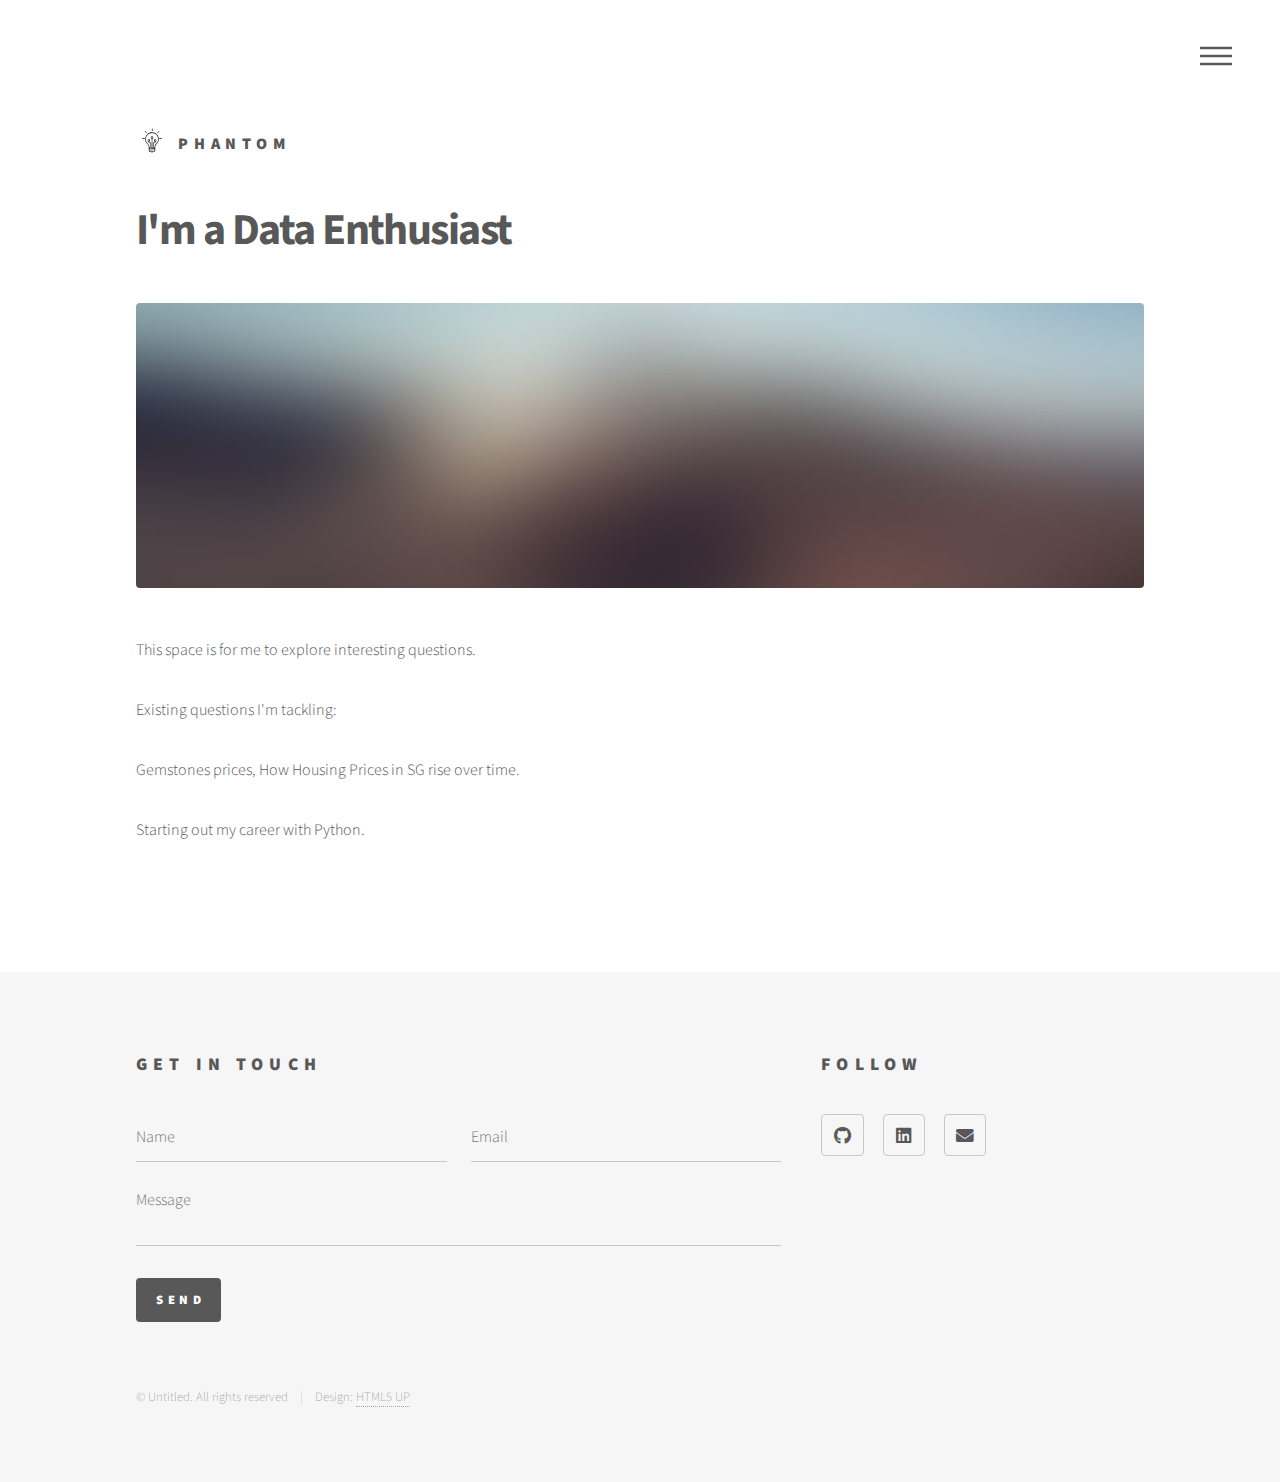
==== about_me.html @ fe8be5b2 "Closing up first iteration" ====
<!DOCTYPE HTML>

<html>
	<head>
		<title>About Me</title>
		<meta charset="utf-8" />
		<meta name="viewport" content="width=device-width, initial-scale=1, user-scalable=no" />
		<link rel="stylesheet" href="assets/css/main.css" />
		<noscript><link rel="stylesheet" href="assets/css/noscript.css" /></noscript>
	</head>
	<body class="is-preload">
		<!-- Wrapper -->
			<div id="wrapper">

				<!-- Header -->
					<header id="header">
						<div class="inner">

							<!-- Logo -->
								<a href="index.html" class="logo">
									<span class="symbol"><img src="images/logo.svg" alt="" /></span><span class="title">Phantom</span>
								</a>

							<!-- Nav -->
								<nav>
									<ul>
										<li><a href="#menu">Menu</a></li>
									</ul>
								</nav>

						</div>
					</header>

				<!-- Menu -->
					<nav id="menu">
						<h2>Menu</h2>
						<ul>
							<li><a href="index.html">Home</a></li>
							<li><a href="about_me.html">About Me</a></li>
						</ul>
					</nav>

				<!-- Main -->
					<div id="main">
						<div class="inner">
							<h1>I'm a Data Enthusiast</h1>
							<span class="image main"><img src="images/pic13.jpg" alt="" /></span>
							<p>This space is for me to explore interesting questions. </p>
							<p>Existing questions I'm tackling: </p> 
							<p> Gemstones prices, How Housing Prices in SG rise over time.</p>
							<p>Starting out my career with Python.</p>
						</div>
					</div>

				<!-- Footer -->
					<footer id="footer">
						<div class="inner">
							<section>
								<h2>Get in touch</h2>
								<form method="post" action="#">
									<div class="fields">
										<div class="field half">
											<input type="text" name="name" id="name" placeholder="Name" />
										</div>
										<div class="field half">
											<input type="email" name="email" id="email" placeholder="Email" />
										</div>
										<div class="field">
											<textarea name="message" id="message" placeholder="Message"></textarea>
										</div>
									</div>
									<ul class="actions">
										<li><input type="submit" value="Send" class="primary" /></li>
									</ul>
								</form>
							</section>
							<section>
								<h2>Follow</h2>
								<ul class="icons">
										<li><a href="https://github.com/jiamin-leong" class="icon brands style2 fa-github"><span class="label">GitHub</span></a></li>
										<li><a href="https://www.linkedin.com/in/jia-min-leong-316aa6111/" class="icon brands style2 fa-linkedin"><span class="label">LinkedIn</span></a></li>
										<li><a href="#" class="icon solid style2 fa-envelope"><span class="label">Email</span></a></li>
									</ul>
							</section>
							<ul class="copyright">
								<li>&copy; Untitled. All rights reserved</li><li>Design: <a href="http://html5up.net">HTML5 UP</a></li>
							</ul>
						</div>
					</footer>

			</div>

		<!-- Scripts -->
			<script src="assets/js/jquery.min.js"></script>
			<script src="assets/js/browser.min.js"></script>
			<script src="assets/js/breakpoints.min.js"></script>
			<script src="assets/js/util.js"></script>
			<script src="assets/js/main.js"></script>

	</body>
</html>
---- assets/css/main.css ----
@import url(fontawesome-all.min.css);
@import url("https://fonts.googleapis.com/css?family=Source+Sans+Pro:300,700,900");

/*
	Phantom by HTML5 UP
	html5up.net | @ajlkn
	Free for personal and commercial use under the CCA 3.0 license (html5up.net/license)
*/

html, body, div, span, applet, object,
iframe, h1, h2, h3, h4, h5, h6, p, blockquote,
pre, a, abbr, acronym, address, big, cite,
code, del, dfn, em, img, ins, kbd, q, s, samp,
small, strike, strong, sub, sup, tt, var, b,
u, i, center, dl, dt, dd, ol, ul, li, fieldset,
form, label, legend, table, caption, tbody,
tfoot, thead, tr, th, td, article, aside,
canvas, details, embed, figure, figcaption,
footer, header, hgroup, menu, nav, output, ruby,
section, summary, time, mark, audio, video {
	margin: 0;
	padding: 0;
	border: 0;
	font-size: 100%;
	font: inherit;
	vertical-align: baseline;}

article, aside, details, figcaption, figure,
footer, header, hgroup, menu, nav, section {
	display: block;}

body {
	line-height: 1;
}

ol, ul {
	list-style: none;
}

blockquote, q {
	quotes: none;
}

	blockquote:before, blockquote:after, q:before, q:after {
		content: '';
		content: none;
	}

table {
	border-collapse: collapse;
	border-spacing: 0;
}

body {
	-webkit-text-size-adjust: none;
}

mark {
	background-color: transparent;
	color: inherit;
}

input::-moz-focus-inner {
	border: 0;
	padding: 0;
}

input, select, textarea {
	-moz-appearance: none;
	-webkit-appearance: none;
	-ms-appearance: none;
	appearance: none;
}

/* Basic */

	@-ms-viewport {
		width: device-width;
	}

	body {
		-ms-overflow-style: scrollbar;
	}

	@media screen and (max-width: 480px) {

		html, body {
			min-width: 320px;
		}

	}

	html {
		box-sizing: border-box;
	}

	*, *:before, *:after {
		box-sizing: inherit;
	}

	body {
		background: #ffffff;
	}

		body.is-preload *, body.is-preload *:before, body.is-preload *:after {
			-moz-animation: none !important;
			-webkit-animation: none !important;
			-ms-animation: none !important;
			animation: none !important;
			-moz-transition: none !important;
			-webkit-transition: none !important;
			-ms-transition: none !important;
			transition: none !important;
		}

/* Type */

	body, input, select, textarea {
		color: #585858;
		font-family: "Source Sans Pro", Helvetica, sans-serif;
		font-size: 16pt;
		font-weight: 300;
		line-height: 1.75;
	}

		@media screen and (max-width: 1680px) {

			body, input, select, textarea {
				font-size: 14pt;
			}

		}

		@media screen and (max-width: 1280px) {

			body, input, select, textarea {
				font-size: 12pt;
			}

		}

	a {
		-moz-transition: border-bottom-color 0.2s ease, color 0.2s ease;
		-webkit-transition: border-bottom-color 0.2s ease, color 0.2s ease;
		-ms-transition: border-bottom-color 0.2s ease, color 0.2s ease;
		transition: border-bottom-color 0.2s ease, color 0.2s ease;
		text-decoration: none;
		color: #585858;
		border-bottom: dotted 1px rgba(88, 88, 88, 0.5);
	}

		a:hover {
			border-bottom-color: transparent;
			color: #f2849e !important;
		}

	strong, b {
		font-weight: 900;
	}

	em, i {
		font-style: italic;
	}

	p {
		margin: 0 0 2em 0;
	}

	h1 {
		font-size: 2.75em;
		font-weight: 700;
		line-height: 1.3;
		margin: 0 0 1em 0;
		letter-spacing: -0.035em;
	}

		h1 a {
			color: inherit;
		}

		@media screen and (max-width: 736px) {

			h1 {
				font-size: 2em;
				margin: 0 0 1em 0;
			}

		}

		@media screen and (max-width: 360px) {

			h1 {
				font-size: 1.75em;
			}

		}

	h2, h3, h4, h5, h6 {
		font-weight: 900;
		line-height: 1.5;
		margin: 0 0 2em 0;
		text-transform: uppercase;
		letter-spacing: 0.35em;
	}

		h2 a, h3 a, h4 a, h5 a, h6 a {
			color: inherit;
		}

	h2 {
		font-size: 1.1em;
	}

	h3 {
		font-size: 1em;
	}

	h4 {
		font-size: 0.8em;
	}

	h5 {
		font-size: 0.8em;
	}

	h6 {
		font-size: 0.8em;
	}

	@media screen and (max-width: 980px) {

		h1 br, h2 br, h3 br, h4 br, h5 br, h6 br {
			display: none;
		}

	}

	@media screen and (max-width: 736px) {

		h2 {
			font-size: 1em;
		}

		h3 {
			font-size: 0.8em;
		}

	}

	sub {
		font-size: 0.8em;
		position: relative;
		top: 0.5em;
	}

	sup {
		font-size: 0.8em;
		position: relative;
		top: -0.5em;
	}

	blockquote {
		border-left: solid 4px #c9c9c9;
		font-style: italic;
		margin: 0 0 2em 0;
		padding: 0.5em 0 0.5em 2em;
	}

	code {
		background: rgba(144, 144, 144, 0.075);
		border-radius: 4px;
		border: solid 1px #c9c9c9;
		font-family: "Courier New", monospace;
		font-size: 0.9em;
		margin: 0 0.25em;
		padding: 0.25em 0.65em;
	}

	pre {
		-webkit-overflow-scrolling: touch;
		font-family: "Courier New", monospace;
		font-size: 0.9em;
		margin: 0 0 2em 0;
	}

		pre code {
			display: block;
			line-height: 1.75;
			padding: 1em 1.5em;
			overflow-x: auto;
		}

	hr {
		border: 0;
		border-bottom: solid 1px #c9c9c9;
		margin: 2em 0;
	}

		hr.major {
			margin: 3em 0;
		}

	.align-left {
		text-align: left;
	}

	.align-center {
		text-align: center;
	}

	.align-right {
		text-align: right;
	}

/* Row */

	.row {
		display: flex;
		flex-wrap: wrap;
		box-sizing: border-box;
		align-items: stretch;
	}

		.row > * {
			box-sizing: border-box;
		}

		.row.gtr-uniform > * > :last-child {
			margin-bottom: 0;
		}

		.row.aln-left {
			justify-content: flex-start;
		}

		.row.aln-center {
			justify-content: center;
		}

		.row.aln-right {
			justify-content: flex-end;
		}

		.row.aln-top {
			align-items: flex-start;
		}

		.row.aln-middle {
			align-items: center;
		}

		.row.aln-bottom {
			align-items: flex-end;
		}

		.row > .imp {
			order: -1;
		}

		.row > .col-1 {
			width: 8.33333%;
		}

		.row > .off-1 {
			margin-left: 8.33333%;
		}

		.row > .col-2 {
			width: 16.66667%;
		}

		.row > .off-2 {
			margin-left: 16.66667%;
		}

		.row > .col-3 {
			width: 25%;
		}

		.row > .off-3 {
			margin-left: 25%;
		}

		.row > .col-4 {
			width: 33.33333%;
		}

		.row > .off-4 {
			margin-left: 33.33333%;
		}

		.row > .col-5 {
			width: 41.66667%;
		}

		.row > .off-5 {
			margin-left: 41.66667%;
		}

		.row > .col-6 {
			width: 50%;
		}

		.row > .off-6 {
			margin-left: 50%;
		}

		.row > .col-7 {
			width: 58.33333%;
		}

		.row > .off-7 {
			margin-left: 58.33333%;
		}

		.row > .col-8 {
			width: 66.66667%;
		}

		.row > .off-8 {
			margin-left: 66.66667%;
		}

		.row > .col-9 {
			width: 75%;
		}

		.row > .off-9 {
			margin-left: 75%;
		}

		.row > .col-10 {
			width: 83.33333%;
		}

		.row > .off-10 {
			margin-left: 83.33333%;
		}

		.row > .col-11 {
			width: 91.66667%;
		}

		.row > .off-11 {
			margin-left: 91.66667%;
		}

		.row > .col-12 {
			width: 100%;
		}

		.row > .off-12 {
			margin-left: 100%;
		}

		.row.gtr-0 {
			margin-top: 0;
			margin-left: 0em;
		}

			.row.gtr-0 > * {
				padding: 0 0 0 0em;
			}

			.row.gtr-0.gtr-uniform {
				margin-top: 0em;
			}

				.row.gtr-0.gtr-uniform > * {
					padding-top: 0em;
				}

		.row.gtr-25 {
			margin-top: 0;
			margin-left: -0.5em;
		}

			.row.gtr-25 > * {
				padding: 0 0 0 0.5em;
			}

			.row.gtr-25.gtr-uniform {
				margin-top: -0.5em;
			}

				.row.gtr-25.gtr-uniform > * {
					padding-top: 0.5em;
				}

		.row.gtr-50 {
			margin-top: 0;
			margin-left: -1em;
		}

			.row.gtr-50 > * {
				padding: 0 0 0 1em;
			}

			.row.gtr-50.gtr-uniform {
				margin-top: -1em;
			}

				.row.gtr-50.gtr-uniform > * {
					padding-top: 1em;
				}

		.row {
			margin-top: 0;
			margin-left: -2em;
		}

			.row > * {
				padding: 0 0 0 2em;
			}

			.row.gtr-uniform {
				margin-top: -2em;
			}

				.row.gtr-uniform > * {
					padding-top: 2em;
				}

		.row.gtr-150 {
			margin-top: 0;
			margin-left: -3em;
		}

			.row.gtr-150 > * {
				padding: 0 0 0 3em;
			}

			.row.gtr-150.gtr-uniform {
				margin-top: -3em;
			}

				.row.gtr-150.gtr-uniform > * {
					padding-top: 3em;
				}

		.row.gtr-200 {
			margin-top: 0;
			margin-left: -4em;
		}

			.row.gtr-200 > * {
				padding: 0 0 0 4em;
			}

			.row.gtr-200.gtr-uniform {
				margin-top: -4em;
			}

				.row.gtr-200.gtr-uniform > * {
					padding-top: 4em;
				}

		@media screen and (max-width: 1680px) {

			.row {
				display: flex;
				flex-wrap: wrap;
				box-sizing: border-box;
				align-items: stretch;
			}

				.row > * {
					box-sizing: border-box;
				}

				.row.gtr-uniform > * > :last-child {
					margin-bottom: 0;
				}

				.row.aln-left {
					justify-content: flex-start;
				}

				.row.aln-center {
					justify-content: center;
				}

				.row.aln-right {
					justify-content: flex-end;
				}

				.row.aln-top {
					align-items: flex-start;
				}

				.row.aln-middle {
					align-items: center;
				}

				.row.aln-bottom {
					align-items: flex-end;
				}

				.row > .imp-xlarge {
					order: -1;
				}

				.row > .col-1-xlarge {
					width: 8.33333%;
				}

				.row > .off-1-xlarge {
					margin-left: 8.33333%;
				}

				.row > .col-2-xlarge {
					width: 16.66667%;
				}

				.row > .off-2-xlarge {
					margin-left: 16.66667%;
				}

				.row > .col-3-xlarge {
					width: 25%;
				}

				.row > .off-3-xlarge {
					margin-left: 25%;
				}

				.row > .col-4-xlarge {
					width: 33.33333%;
				}

				.row > .off-4-xlarge {
					margin-left: 33.33333%;
				}

				.row > .col-5-xlarge {
					width: 41.66667%;
				}

				.row > .off-5-xlarge {
					margin-left: 41.66667%;
				}

				.row > .col-6-xlarge {
					width: 50%;
				}

				.row > .off-6-xlarge {
					margin-left: 50%;
				}

				.row > .col-7-xlarge {
					width: 58.33333%;
				}

				.row > .off-7-xlarge {
					margin-left: 58.33333%;
				}

				.row > .col-8-xlarge {
					width: 66.66667%;
				}

				.row > .off-8-xlarge {
					margin-left: 66.66667%;
				}

				.row > .col-9-xlarge {
					width: 75%;
				}

				.row > .off-9-xlarge {
					margin-left: 75%;
				}

				.row > .col-10-xlarge {
					width: 83.33333%;
				}

				.row > .off-10-xlarge {
					margin-left: 83.33333%;
				}

				.row > .col-11-xlarge {
					width: 91.66667%;
				}

				.row > .off-11-xlarge {
					margin-left: 91.66667%;
				}

				.row > .col-12-xlarge {
					width: 100%;
				}

				.row > .off-12-xlarge {
					margin-left: 100%;
				}

				.row.gtr-0 {
					margin-top: 0;
					margin-left: 0em;
				}

					.row.gtr-0 > * {
						padding: 0 0 0 0em;
					}

					.row.gtr-0.gtr-uniform {
						margin-top: 0em;
					}

						.row.gtr-0.gtr-uniform > * {
							padding-top: 0em;
						}

				.row.gtr-25 {
					margin-top: 0;
					margin-left: -0.5em;
				}

					.row.gtr-25 > * {
						padding: 0 0 0 0.5em;
					}

					.row.gtr-25.gtr-uniform {
						margin-top: -0.5em;
					}

						.row.gtr-25.gtr-uniform > * {
							padding-top: 0.5em;
						}

				.row.gtr-50 {
					margin-top: 0;
					margin-left: -1em;
				}

					.row.gtr-50 > * {
						padding: 0 0 0 1em;
					}

					.row.gtr-50.gtr-uniform {
						margin-top: -1em;
					}

						.row.gtr-50.gtr-uniform > * {
							padding-top: 1em;
						}

				.row {
					margin-top: 0;
					margin-left: -2em;
				}

					.row > * {
						padding: 0 0 0 2em;
					}

					.row.gtr-uniform {
						margin-top: -2em;
					}

						.row.gtr-uniform > * {
							padding-top: 2em;
						}

				.row.gtr-150 {
					margin-top: 0;
					margin-left: -3em;
				}

					.row.gtr-150 > * {
						padding: 0 0 0 3em;
					}

					.row.gtr-150.gtr-uniform {
						margin-top: -3em;
					}

						.row.gtr-150.gtr-uniform > * {
							padding-top: 3em;
						}

				.row.gtr-200 {
					margin-top: 0;
					margin-left: -4em;
				}

					.row.gtr-200 > * {
						padding: 0 0 0 4em;
					}

					.row.gtr-200.gtr-uniform {
						margin-top: -4em;
					}

						.row.gtr-200.gtr-uniform > * {
							padding-top: 4em;
						}

		}

		@media screen and (max-width: 1280px) {

			.row {
				display: flex;
				flex-wrap: wrap;
				box-sizing: border-box;
				align-items: stretch;
			}

				.row > * {
					box-sizing: border-box;
				}

				.row.gtr-uniform > * > :last-child {
					margin-bottom: 0;
				}

				.row.aln-left {
					justify-content: flex-start;
				}

				.row.aln-center {
					justify-content: center;
				}

				.row.aln-right {
					justify-content: flex-end;
				}

				.row.aln-top {
					align-items: flex-start;
				}

				.row.aln-middle {
					align-items: center;
				}

				.row.aln-bottom {
					align-items: flex-end;
				}

				.row > .imp-large {
					order: -1;
				}

				.row > .col-1-large {
					width: 8.33333%;
				}

				.row > .off-1-large {
					margin-left: 8.33333%;
				}

				.row > .col-2-large {
					width: 16.66667%;
				}

				.row > .off-2-large {
					margin-left: 16.66667%;
				}

				.row > .col-3-large {
					width: 25%;
				}

				.row > .off-3-large {
					margin-left: 25%;
				}

				.row > .col-4-large {
					width: 33.33333%;
				}

				.row > .off-4-large {
					margin-left: 33.33333%;
				}

				.row > .col-5-large {
					width: 41.66667%;
				}

				.row > .off-5-large {
					margin-left: 41.66667%;
				}

				.row > .col-6-large {
					width: 50%;
				}

				.row > .off-6-large {
					margin-left: 50%;
				}

				.row > .col-7-large {
					width: 58.33333%;
				}

				.row > .off-7-large {
					margin-left: 58.33333%;
				}

				.row > .col-8-large {
					width: 66.66667%;
				}

				.row > .off-8-large {
					margin-left: 66.66667%;
				}

				.row > .col-9-large {
					width: 75%;
				}

				.row > .off-9-large {
					margin-left: 75%;
				}

				.row > .col-10-large {
					width: 83.33333%;
				}

				.row > .off-10-large {
					margin-left: 83.33333%;
				}

				.row > .col-11-large {
					width: 91.66667%;
				}

				.row > .off-11-large {
					margin-left: 91.66667%;
				}

				.row > .col-12-large {
					width: 100%;
				}

				.row > .off-12-large {
					margin-left: 100%;
				}

				.row.gtr-0 {
					margin-top: 0;
					margin-left: 0em;
				}

					.row.gtr-0 > * {
						padding: 0 0 0 0em;
					}

					.row.gtr-0.gtr-uniform {
						margin-top: 0em;
					}

						.row.gtr-0.gtr-uniform > * {
							padding-top: 0em;
						}

				.row.gtr-25 {
					margin-top: 0;
					margin-left: -0.5em;
				}

					.row.gtr-25 > * {
						padding: 0 0 0 0.5em;
					}

					.row.gtr-25.gtr-uniform {
						margin-top: -0.5em;
					}

						.row.gtr-25.gtr-uniform > * {
							padding-top: 0.5em;
						}

				.row.gtr-50 {
					margin-top: 0;
					margin-left: -1em;
				}

					.row.gtr-50 > * {
						padding: 0 0 0 1em;
					}

					.row.gtr-50.gtr-uniform {
						margin-top: -1em;
					}

						.row.gtr-50.gtr-uniform > * {
							padding-top: 1em;
						}

				.row {
					margin-top: 0;
					margin-left: -2em;
				}

					.row > * {
						padding: 0 0 0 2em;
					}

					.row.gtr-uniform {
						margin-top: -2em;
					}

						.row.gtr-uniform > * {
							padding-top: 2em;
						}

				.row.gtr-150 {
					margin-top: 0;
					margin-left: -3em;
				}

					.row.gtr-150 > * {
						padding: 0 0 0 3em;
					}

					.row.gtr-150.gtr-uniform {
						margin-top: -3em;
					}

						.row.gtr-150.gtr-uniform > * {
							padding-top: 3em;
						}

				.row.gtr-200 {
					margin-top: 0;
					margin-left: -4em;
				}

					.row.gtr-200 > * {
						padding: 0 0 0 4em;
					}

					.row.gtr-200.gtr-uniform {
						margin-top: -4em;
					}

						.row.gtr-200.gtr-uniform > * {
							padding-top: 4em;
						}

		}

		@media screen and (max-width: 980px) {

			.row {
				display: flex;
				flex-wrap: wrap;
				box-sizing: border-box;
				align-items: stretch;
			}

				.row > * {
					box-sizing: border-box;
				}

				.row.gtr-uniform > * > :last-child {
					margin-bottom: 0;
				}

				.row.aln-left {
					justify-content: flex-start;
				}

				.row.aln-center {
					justify-content: center;
				}

				.row.aln-right {
					justify-content: flex-end;
				}

				.row.aln-top {
					align-items: flex-start;
				}

				.row.aln-middle {
					align-items: center;
				}

				.row.aln-bottom {
					align-items: flex-end;
				}

				.row > .imp-medium {
					order: -1;
				}

				.row > .col-1-medium {
					width: 8.33333%;
				}

				.row > .off-1-medium {
					margin-left: 8.33333%;
				}

				.row > .col-2-medium {
					width: 16.66667%;
				}

				.row > .off-2-medium {
					margin-left: 16.66667%;
				}

				.row > .col-3-medium {
					width: 25%;
				}

				.row > .off-3-medium {
					margin-left: 25%;
				}

				.row > .col-4-medium {
					width: 33.33333%;
				}

				.row > .off-4-medium {
					margin-left: 33.33333%;
				}

				.row > .col-5-medium {
					width: 41.66667%;
				}

				.row > .off-5-medium {
					margin-left: 41.66667%;
				}

				.row > .col-6-medium {
					width: 50%;
				}

				.row > .off-6-medium {
					margin-left: 50%;
				}

				.row > .col-7-medium {
					width: 58.33333%;
				}

				.row > .off-7-medium {
					margin-left: 58.33333%;
				}

				.row > .col-8-medium {
					width: 66.66667%;
				}

				.row > .off-8-medium {
					margin-left: 66.66667%;
				}

				.row > .col-9-medium {
					width: 75%;
				}

				.row > .off-9-medium {
					margin-left: 75%;
				}

				.row > .col-10-medium {
					width: 83.33333%;
				}

				.row > .off-10-medium {
					margin-left: 83.33333%;
				}

				.row > .col-11-medium {
					width: 91.66667%;
				}

				.row > .off-11-medium {
					margin-left: 91.66667%;
				}

				.row > .col-12-medium {
					width: 100%;
				}

				.row > .off-12-medium {
					margin-left: 100%;
				}

				.row.gtr-0 {
					margin-top: 0;
					margin-left: 0em;
				}

					.row.gtr-0 > * {
						padding: 0 0 0 0em;
					}

					.row.gtr-0.gtr-uniform {
						margin-top: 0em;
					}

						.row.gtr-0.gtr-uniform > * {
							padding-top: 0em;
						}

				.row.gtr-25 {
					margin-top: 0;
					margin-left: -0.375em;
				}

					.row.gtr-25 > * {
						padding: 0 0 0 0.375em;
					}

					.row.gtr-25.gtr-uniform {
						margin-top: -0.375em;
					}

						.row.gtr-25.gtr-uniform > * {
							padding-top: 0.375em;
						}

				.row.gtr-50 {
					margin-top: 0;
					margin-left: -0.75em;
				}

					.row.gtr-50 > * {
						padding: 0 0 0 0.75em;
					}

					.row.gtr-50.gtr-uniform {
						margin-top: -0.75em;
					}

						.row.gtr-50.gtr-uniform > * {
							padding-top: 0.75em;
						}

				.row {
					margin-top: 0;
					margin-left: -1.5em;
				}

					.row > * {
						padding: 0 0 0 1.5em;
					}

					.row.gtr-uniform {
						margin-top: -1.5em;
					}

						.row.gtr-uniform > * {
							padding-top: 1.5em;
						}

				.row.gtr-150 {
					margin-top: 0;
					margin-left: -2.25em;
				}

					.row.gtr-150 > * {
						padding: 0 0 0 2.25em;
					}

					.row.gtr-150.gtr-uniform {
						margin-top: -2.25em;
					}

						.row.gtr-150.gtr-uniform > * {
							padding-top: 2.25em;
						}

				.row.gtr-200 {
					margin-top: 0;
					margin-left: -3em;
				}

					.row.gtr-200 > * {
						padding: 0 0 0 3em;
					}

					.row.gtr-200.gtr-uniform {
						margin-top: -3em;
					}

						.row.gtr-200.gtr-uniform > * {
							padding-top: 3em;
						}

		}

		@media screen and (max-width: 736px) {

			.row {
				display: flex;
				flex-wrap: wrap;
				box-sizing: border-box;
				align-items: stretch;
			}

				.row > * {
					box-sizing: border-box;
				}

				.row.gtr-uniform > * > :last-child {
					margin-bottom: 0;
				}

				.row.aln-left {
					justify-content: flex-start;
				}

				.row.aln-center {
					justify-content: center;
				}

				.row.aln-right {
					justify-content: flex-end;
				}

				.row.aln-top {
					align-items: flex-start;
				}

				.row.aln-middle {
					align-items: center;
				}

				.row.aln-bottom {
					align-items: flex-end;
				}

				.row > .imp-small {
					order: -1;
				}

				.row > .col-1-small {
					width: 8.33333%;
				}

				.row > .off-1-small {
					margin-left: 8.33333%;
				}

				.row > .col-2-small {
					width: 16.66667%;
				}

				.row > .off-2-small {
					margin-left: 16.66667%;
				}

				.row > .col-3-small {
					width: 25%;
				}

				.row > .off-3-small {
					margin-left: 25%;
				}

				.row > .col-4-small {
					width: 33.33333%;
				}

				.row > .off-4-small {
					margin-left: 33.33333%;
				}

				.row > .col-5-small {
					width: 41.66667%;
				}

				.row > .off-5-small {
					margin-left: 41.66667%;
				}

				.row > .col-6-small {
					width: 50%;
				}

				.row > .off-6-small {
					margin-left: 50%;
				}

				.row > .col-7-small {
					width: 58.33333%;
				}

				.row > .off-7-small {
					margin-left: 58.33333%;
				}

				.row > .col-8-small {
					width: 66.66667%;
				}

				.row > .off-8-small {
					margin-left: 66.66667%;
				}

				.row > .col-9-small {
					width: 75%;
				}

				.row > .off-9-small {
					margin-left: 75%;
				}

				.row > .col-10-small {
					width: 83.33333%;
				}

				.row > .off-10-small {
					margin-left: 83.33333%;
				}

				.row > .col-11-small {
					width: 91.66667%;
				}

				.row > .off-11-small {
					margin-left: 91.66667%;
				}

				.row > .col-12-small {
					width: 100%;
				}

				.row > .off-12-small {
					margin-left: 100%;
				}

				.row.gtr-0 {
					margin-top: 0;
					margin-left: 0em;
				}

					.row.gtr-0 > * {
						padding: 0 0 0 0em;
					}

					.row.gtr-0.gtr-uniform {
						margin-top: 0em;
					}

						.row.gtr-0.gtr-uniform > * {
							padding-top: 0em;
						}

				.row.gtr-25 {
					margin-top: 0;
					margin-left: -0.25em;
				}

					.row.gtr-25 > * {
						padding: 0 0 0 0.25em;
					}

					.row.gtr-25.gtr-uniform {
						margin-top: -0.25em;
					}

						.row.gtr-25.gtr-uniform > * {
							padding-top: 0.25em;
						}

				.row.gtr-50 {
					margin-top: 0;
					margin-left: -0.5em;
				}

					.row.gtr-50 > * {
						padding: 0 0 0 0.5em;
					}

					.row.gtr-50.gtr-uniform {
						margin-top: -0.5em;
					}

						.row.gtr-50.gtr-uniform > * {
							padding-top: 0.5em;
						}

				.row {
					margin-top: 0;
					margin-left: -1em;
				}

					.row > * {
						padding: 0 0 0 1em;
					}

					.row.gtr-uniform {
						margin-top: -1em;
					}

						.row.gtr-uniform > * {
							padding-top: 1em;
						}

				.row.gtr-150 {
					margin-top: 0;
					margin-left: -1.5em;
				}

					.row.gtr-150 > * {
						padding: 0 0 0 1.5em;
					}

					.row.gtr-150.gtr-uniform {
						margin-top: -1.5em;
					}

						.row.gtr-150.gtr-uniform > * {
							padding-top: 1.5em;
						}

				.row.gtr-200 {
					margin-top: 0;
					margin-left: -2em;
				}

					.row.gtr-200 > * {
						padding: 0 0 0 2em;
					}

					.row.gtr-200.gtr-uniform {
						margin-top: -2em;
					}

						.row.gtr-200.gtr-uniform > * {
							padding-top: 2em;
						}

		}

		@media screen and (max-width: 480px) {

			.row {
				display: flex;
				flex-wrap: wrap;
				box-sizing: border-box;
				align-items: stretch;
			}

				.row > * {
					box-sizing: border-box;
				}

				.row.gtr-uniform > * > :last-child {
					margin-bottom: 0;
				}

				.row.aln-left {
					justify-content: flex-start;
				}

				.row.aln-center {
					justify-content: center;
				}

				.row.aln-right {
					justify-content: flex-end;
				}

				.row.aln-top {
					align-items: flex-start;
				}

				.row.aln-middle {
					align-items: center;
				}

				.row.aln-bottom {
					align-items: flex-end;
				}

				.row > .imp-xsmall {
					order: -1;
				}

				.row > .col-1-xsmall {
					width: 8.33333%;
				}

				.row > .off-1-xsmall {
					margin-left: 8.33333%;
				}

				.row > .col-2-xsmall {
					width: 16.66667%;
				}

				.row > .off-2-xsmall {
					margin-left: 16.66667%;
				}

				.row > .col-3-xsmall {
					width: 25%;
				}

				.row > .off-3-xsmall {
					margin-left: 25%;
				}

				.row > .col-4-xsmall {
					width: 33.33333%;
				}

				.row > .off-4-xsmall {
					margin-left: 33.33333%;
				}

				.row > .col-5-xsmall {
					width: 41.66667%;
				}

				.row > .off-5-xsmall {
					margin-left: 41.66667%;
				}

				.row > .col-6-xsmall {
					width: 50%;
				}

				.row > .off-6-xsmall {
					margin-left: 50%;
				}

				.row > .col-7-xsmall {
					width: 58.33333%;
				}

				.row > .off-7-xsmall {
					margin-left: 58.33333%;
				}

				.row > .col-8-xsmall {
					width: 66.66667%;
				}

				.row > .off-8-xsmall {
					margin-left: 66.66667%;
				}

				.row > .col-9-xsmall {
					width: 75%;
				}

				.row > .off-9-xsmall {
					margin-left: 75%;
				}

				.row > .col-10-xsmall {
					width: 83.33333%;
				}

				.row > .off-10-xsmall {
					margin-left: 83.33333%;
				}

				.row > .col-11-xsmall {
					width: 91.66667%;
				}

				.row > .off-11-xsmall {
					margin-left: 91.66667%;
				}

				.row > .col-12-xsmall {
					width: 100%;
				}

				.row > .off-12-xsmall {
					margin-left: 100%;
				}

				.row.gtr-0 {
					margin-top: 0;
					margin-left: 0em;
				}

					.row.gtr-0 > * {
						padding: 0 0 0 0em;
					}

					.row.gtr-0.gtr-uniform {
						margin-top: 0em;
					}

						.row.gtr-0.gtr-uniform > * {
							padding-top: 0em;
						}

				.row.gtr-25 {
					margin-top: 0;
					margin-left: -0.25em;
				}

					.row.gtr-25 > * {
						padding: 0 0 0 0.25em;
					}

					.row.gtr-25.gtr-uniform {
						margin-top: -0.25em;
					}

						.row.gtr-25.gtr-uniform > * {
							padding-top: 0.25em;
						}

				.row.gtr-50 {
					margin-top: 0;
					margin-left: -0.5em;
				}

					.row.gtr-50 > * {
						padding: 0 0 0 0.5em;
					}

					.row.gtr-50.gtr-uniform {
						margin-top: -0.5em;
					}

						.row.gtr-50.gtr-uniform > * {
							padding-top: 0.5em;
						}

				.row {
					margin-top: 0;
					margin-left: -1em;
				}

					.row > * {
						padding: 0 0 0 1em;
					}

					.row.gtr-uniform {
						margin-top: -1em;
					}

						.row.gtr-uniform > * {
							padding-top: 1em;
						}

				.row.gtr-150 {
					margin-top: 0;
					margin-left: -1.5em;
				}

					.row.gtr-150 > * {
						padding: 0 0 0 1.5em;
					}

					.row.gtr-150.gtr-uniform {
						margin-top: -1.5em;
					}

						.row.gtr-150.gtr-uniform > * {
							padding-top: 1.5em;
						}

				.row.gtr-200 {
					margin-top: 0;
					margin-left: -2em;
				}

					.row.gtr-200 > * {
						padding: 0 0 0 2em;
					}

					.row.gtr-200.gtr-uniform {
						margin-top: -2em;
					}

						.row.gtr-200.gtr-uniform > * {
							padding-top: 2em;
						}

		}

/* Section/Article */

	section.special, article.special {
		text-align: center;
	}

	header p {
		margin-top: -1em;
	}

	@media screen and (max-width: 736px) {

		header p {
			margin-top: 0;
		}

	}

/* Icon */

	.icon {
		text-decoration: none;
		border-bottom: none;
		position: relative;
	}

		.icon:before {
			-moz-osx-font-smoothing: grayscale;
			-webkit-font-smoothing: antialiased;
			display: inline-block;
			font-style: normal;
			font-variant: normal;
			text-rendering: auto;
			line-height: 1;
			text-transform: none !important;
			font-family: 'Font Awesome 5 Free';
			font-weight: 400;
		}

		.icon > .label {
			display: none;
		}

		.icon:before {
			line-height: inherit;
		}

		.icon.solid:before {
			font-weight: 900;
		}

		.icon.brands:before {
			font-family: 'Font Awesome 5 Brands';
		}

		.icon.style2 {
			-moz-transition: background-color 0.2s ease-in-out, color 0.2s ease-in-out, border-color 0.2s ease-in-out;
			-webkit-transition: background-color 0.2s ease-in-out, color 0.2s ease-in-out, border-color 0.2s ease-in-out;
			-ms-transition: background-color 0.2s ease-in-out, color 0.2s ease-in-out, border-color 0.2s ease-in-out;
			transition: background-color 0.2s ease-in-out, color 0.2s ease-in-out, border-color 0.2s ease-in-out;
			background-color: transparent;
			border: solid 1px #c9c9c9;
			border-radius: 4px;
			width: 2.65em;
			height: 2.65em;
			display: inline-block;
			text-align: center;
			line-height: 2.65em;
			color: inherit;
		}

			.icon.style2:before {
				font-size: 1.1em;
			}

			.icon.style2:hover {
				color: #f2849e;
				border-color: #f2849e;
			}

			.icon.style2:active {
				background-color: rgba(242, 132, 158, 0.1);
			}

/* List */

	ol {
		list-style: decimal;
		margin: 0 0 2em 0;
		padding-left: 1.25em;
	}

		ol li {
			padding-left: 0.25em;
		}

	ul {
		list-style: disc;
		margin: 0 0 2em 0;
		padding-left: 1em;
	}

		ul li {
			padding-left: 0.5em;
		}

		ul.alt {
			list-style: none;
			padding-left: 0;
		}

			ul.alt li {
				border-top: solid 1px #c9c9c9;
				padding: 0.5em 0;
			}

				ul.alt li:first-child {
					border-top: 0;
					padding-top: 0;
				}

	dl {
		margin: 0 0 2em 0;
	}

		dl dt {
			display: block;
			font-weight: 900;
			margin: 0 0 1em 0;
		}

		dl dd {
			margin-left: 2em;
		}

/* Actions */

	ul.actions {
		display: -moz-flex;
		display: -webkit-flex;
		display: -ms-flex;
		display: flex;
		cursor: default;
		list-style: none;
		margin-left: -1em;
		padding-left: 0;
	}

		ul.actions li {
			padding: 0 0 0 1em;
			vertical-align: middle;
		}

		ul.actions.special {
			-moz-justify-content: center;
			-webkit-justify-content: center;
			-ms-justify-content: center;
			justify-content: center;
			width: 100%;
			margin-left: 0;
		}

			ul.actions.special li:first-child {
				padding-left: 0;
			}

		ul.actions.stacked {
			-moz-flex-direction: column;
			-webkit-flex-direction: column;
			-ms-flex-direction: column;
			flex-direction: column;
			margin-left: 0;
		}

			ul.actions.stacked li {
				padding: 1.3em 0 0 0;
			}

				ul.actions.stacked li:first-child {
					padding-top: 0;
				}

		ul.actions.fit {
			width: calc(100% + 1em);
		}

			ul.actions.fit li {
				-moz-flex-grow: 1;
				-webkit-flex-grow: 1;
				-ms-flex-grow: 1;
				flex-grow: 1;
				-moz-flex-shrink: 1;
				-webkit-flex-shrink: 1;
				-ms-flex-shrink: 1;
				flex-shrink: 1;
				width: 100%;
			}

				ul.actions.fit li > * {
					width: 100%;
				}

			ul.actions.fit.stacked {
				width: 100%;
			}

		@media screen and (max-width: 480px) {

			ul.actions:not(.fixed) {
				-moz-flex-direction: column;
				-webkit-flex-direction: column;
				-ms-flex-direction: column;
				flex-direction: column;
				margin-left: 0;
				width: 100% !important;
			}

				ul.actions:not(.fixed) li {
					-moz-flex-grow: 1;
					-webkit-flex-grow: 1;
					-ms-flex-grow: 1;
					flex-grow: 1;
					-moz-flex-shrink: 1;
					-webkit-flex-shrink: 1;
					-ms-flex-shrink: 1;
					flex-shrink: 1;
					padding: 1em 0 0 0;
					text-align: center;
					width: 100%;
				}

					ul.actions:not(.fixed) li > * {
						width: 100%;
					}

					ul.actions:not(.fixed) li:first-child {
						padding-top: 0;
					}

					ul.actions:not(.fixed) li input[type="submit"],
					ul.actions:not(.fixed) li input[type="reset"],
					ul.actions:not(.fixed) li input[type="button"],
					ul.actions:not(.fixed) li button,
					ul.actions:not(.fixed) li .button {
						width: 100%;
					}

						ul.actions:not(.fixed) li input[type="submit"].icon:before,
						ul.actions:not(.fixed) li input[type="reset"].icon:before,
						ul.actions:not(.fixed) li input[type="button"].icon:before,
						ul.actions:not(.fixed) li button.icon:before,
						ul.actions:not(.fixed) li .button.icon:before {
							margin-left: -0.5rem;
						}

		}

/* Icons */

	ul.icons {
		cursor: default;
		list-style: none;
		padding-left: 0;
		margin: -1em 0 2em -1em;
	}

		ul.icons li {
			display: inline-block;
			padding: 1em 0 0 1em;
		}

/* Form */

	form {
		margin: 0 0 2em 0;
		overflow-x: hidden;
	}

		form > :last-child {
			margin-bottom: 0;
		}

		form > .fields {
			display: -moz-flex;
			display: -webkit-flex;
			display: -ms-flex;
			display: flex;
			-moz-flex-wrap: wrap;
			-webkit-flex-wrap: wrap;
			-ms-flex-wrap: wrap;
			flex-wrap: wrap;
			width: calc(100% + 3em);
			margin: -1.5em 0 2em -1.5em;
		}

			form > .fields > .field {
				-moz-flex-grow: 0;
				-webkit-flex-grow: 0;
				-ms-flex-grow: 0;
				flex-grow: 0;
				-moz-flex-shrink: 0;
				-webkit-flex-shrink: 0;
				-ms-flex-shrink: 0;
				flex-shrink: 0;
				padding: 1.5em 0 0 1.5em;
				width: calc(100% - 1.5em);
			}

				form > .fields > .field.half {
					width: calc(50% - 0.75em);
				}

				form > .fields > .field.third {
					width: calc(100%/3 - 0.5em);
				}

				form > .fields > .field.quarter {
					width: calc(25% - 0.375em);
				}

		@media screen and (max-width: 480px) {

			form > .fields {
				width: calc(100% + 3em);
				margin: -1.5em 0 2em -1.5em;
			}

				form > .fields > .field {
					padding: 1.5em 0 0 1.5em;
					width: calc(100% - 1.5em);
				}

					form > .fields > .field.half {
						width: calc(100% - 1.5em);
					}

					form > .fields > .field.third {
						width: calc(100% - 1.5em);
					}

					form > .fields > .field.quarter {
						width: calc(100% - 1.5em);
					}

		}

	label {
		display: block;
		font-size: 0.9em;
		font-weight: 900;
		margin: 0 0 1em 0;
	}

	input[type="text"],
	input[type="password"],
	input[type="email"],
	input[type="tel"],
	select,
	textarea {
		-moz-appearance: none;
		-webkit-appearance: none;
		-ms-appearance: none;
		appearance: none;
		background-color: transparent;
		border: none;
		border-radius: 0;
		border-bottom: solid 1px #c9c9c9;
		color: inherit;
		display: block;
		outline: 0;
		padding: 0;
		text-decoration: none;
		width: 100%;
	}

		input[type="text"]:invalid,
		input[type="password"]:invalid,
		input[type="email"]:invalid,
		input[type="tel"]:invalid,
		select:invalid,
		textarea:invalid {
			box-shadow: none;
		}

		input[type="text"]:focus,
		input[type="password"]:focus,
		input[type="email"]:focus,
		input[type="tel"]:focus,
		select:focus,
		textarea:focus {
			border-bottom-color: #f2849e;
			box-shadow: inset 0 -1px 0 0 #f2849e;
		}

	select {
		background-image: url("data:image/svg+xml;charset=utf8,%3Csvg xmlns='http://www.w3.org/2000/svg' width='40' height='40' preserveAspectRatio='none' viewBox='0 0 40 40'%3E%3Cpath d='M9.4,12.3l10.4,10.4l10.4-10.4c0.2-0.2,0.5-0.4,0.9-0.4c0.3,0,0.6,0.1,0.9,0.4l3.3,3.3c0.2,0.2,0.4,0.5,0.4,0.9 c0,0.4-0.1,0.6-0.4,0.9L20.7,31.9c-0.2,0.2-0.5,0.4-0.9,0.4c-0.3,0-0.6-0.1-0.9-0.4L4.3,17.3c-0.2-0.2-0.4-0.5-0.4-0.9 c0-0.4,0.1-0.6,0.4-0.9l3.3-3.3c0.2-0.2,0.5-0.4,0.9-0.4S9.1,12.1,9.4,12.3z' fill='%23c9c9c9' /%3E%3C/svg%3E");
		background-size: 1.25rem;
		background-repeat: no-repeat;
		background-position: calc(100% - 1rem) center;
		height: 3em;
		padding-right: 3em;
		text-overflow: ellipsis;
	}

		select option {
			background: #ffffff;
		}

		select:focus::-ms-value {
			background-color: transparent;
		}

		select::-ms-expand {
			display: none;
		}

	input[type="text"],
	input[type="password"],
	input[type="email"],
	select {
		height: 3em;
	}

	textarea {
		padding: 0;
		min-height: 3.75em;
	}

	input[type="checkbox"],
	input[type="radio"] {
		-moz-appearance: none;
		-webkit-appearance: none;
		-ms-appearance: none;
		appearance: none;
		display: block;
		float: left;
		margin-right: -2em;
		opacity: 0;
		width: 1em;
		z-index: -1;
	}

		input[type="checkbox"] + label,
		input[type="radio"] + label {
			text-decoration: none;
			color: #585858;
			cursor: pointer;
			display: inline-block;
			font-size: 1em;
			font-weight: 300;
			padding-left: 2.55em;
			padding-right: 0.75em;
			position: relative;
		}

			input[type="checkbox"] + label:before,
			input[type="radio"] + label:before {
				-moz-osx-font-smoothing: grayscale;
				-webkit-font-smoothing: antialiased;
				display: inline-block;
				font-style: normal;
				font-variant: normal;
				text-rendering: auto;
				line-height: 1;
				text-transform: none !important;
				font-family: 'Font Awesome 5 Free';
				font-weight: 900;
			}

			input[type="checkbox"] + label:before,
			input[type="radio"] + label:before {
				border-radius: 4px;
				border: solid 1px #c9c9c9;
				content: '';
				display: inline-block;
				font-size: 0.8em;
				height: 2.25em;
				left: 0;
				line-height: 2.25em;
				position: absolute;
				text-align: center;
				top: 0;
				width: 2.25em;
			}

		input[type="checkbox"]:checked + label:before,
		input[type="radio"]:checked + label:before {
			background: #585858;
			border-color: #585858;
			color: #ffffff;
			content: '\f00c';
		}

		input[type="checkbox"]:focus + label:before,
		input[type="radio"]:focus + label:before {
			border-color: #f2849e;
			box-shadow: 0 0 0 1px #f2849e;
		}

	input[type="checkbox"] + label:before {
		border-radius: 4px;
	}

	input[type="radio"] + label:before {
		border-radius: 100%;
	}

/* Box */

	.box {
		border-radius: 4px;
		border: solid 1px #c9c9c9;
		margin-bottom: 2em;
		padding: 1.5em;
	}

		.box > :last-child,
		.box > :last-child > :last-child,
		.box > :last-child > :last-child > :last-child {
			margin-bottom: 0;
		}

		.box.alt {
			border: 0;
			border-radius: 0;
			padding: 0;
		}

/* Image */

	.image {
		border-radius: 4px;
		border: 0;
		display: inline-block;
		position: relative;
	}

		.image img {
			border-radius: 4px;
			display: block;
		}

		.image.left, .image.right {
			max-width: 40%;
		}

			.image.left img, .image.right img {
				width: 100%;
			}

		.image.left {
			float: left;
			padding: 0 1.5em 1em 0;
			top: 0.25em;
		}

		.image.right {
			float: right;
			padding: 0 0 1em 1.5em;
			top: 0.25em;
		}

		.image.fit {
			display: block;
			margin: 0 0 2em 0;
			width: 100%;
		}

			.image.fit img {
				width: 100%;
			}

		.image.main {
			display: block;
			margin: 0 0 3em 0;
			width: 100%;
		}

			.image.main img {
				width: 100%;
			}

			@media screen and (max-width: 736px) {

				.image.main {
					margin: 0 0 2em 0;
				}

			}

/* Table */

	.table-wrapper {
		-webkit-overflow-scrolling: touch;
		overflow-x: auto;
	}

	table {
		margin: 0 0 2em 0;
		width: 100%;
	}

		table tbody tr {
			border: solid 1px #c9c9c9;
			border-left: 0;
			border-right: 0;
		}

			table tbody tr:nth-child(2n + 1) {
				background-color: rgba(144, 144, 144, 0.075);
			}

		table td {
			padding: 0.75em 0.75em;
		}

		table th {
			font-size: 0.9em;
			font-weight: 900;
			padding: 0 0.75em 0.75em 0.75em;
			text-align: left;
		}

		table thead {
			border-bottom: solid 2px #c9c9c9;
		}

		table tfoot {
			border-top: solid 2px #c9c9c9;
		}

		table.alt {
			border-collapse: separate;
		}

			table.alt tbody tr td {
				border: solid 1px #c9c9c9;
				border-left-width: 0;
				border-top-width: 0;
			}

				table.alt tbody tr td:first-child {
					border-left-width: 1px;
				}

			table.alt tbody tr:first-child td {
				border-top-width: 1px;
			}

			table.alt thead {
				border-bottom: 0;
			}

			table.alt tfoot {
				border-top: 0;
			}

/* Button */

	input[type="submit"],
	input[type="reset"],
	input[type="button"],
	button,
	.button {
		-moz-appearance: none;
		-webkit-appearance: none;
		-ms-appearance: none;
		appearance: none;
		-moz-transition: background-color 0.2s ease-in-out, color 0.2s ease-in-out, box-shadow 0.2s ease-in-out;
		-webkit-transition: background-color 0.2s ease-in-out, color 0.2s ease-in-out, box-shadow 0.2s ease-in-out;
		-ms-transition: background-color 0.2s ease-in-out, color 0.2s ease-in-out, box-shadow 0.2s ease-in-out;
		transition: background-color 0.2s ease-in-out, color 0.2s ease-in-out, box-shadow 0.2s ease-in-out;
		background-color: transparent;
		border-radius: 4px;
		border: 0;
		box-shadow: inset 0 0 0 2px #585858;
		color: #585858 !important;
		cursor: pointer;
		display: inline-block;
		font-size: 0.8em;
		font-weight: 900;
		height: 3.5em;
		letter-spacing: 0.35em;
		line-height: 3.45em;
		overflow: hidden;
		padding: 0 1.25em 0 1.6em;
		text-align: center;
		text-decoration: none;
		text-overflow: ellipsis;
		text-transform: uppercase;
		white-space: nowrap;
	}

		input[type="submit"].icon:before,
		input[type="reset"].icon:before,
		input[type="button"].icon:before,
		button.icon:before,
		.button.icon:before {
			margin-right: 0.5em;
		}

		input[type="submit"].fit,
		input[type="reset"].fit,
		input[type="button"].fit,
		button.fit,
		.button.fit {
			width: 100%;
		}

		input[type="submit"]:hover,
		input[type="reset"]:hover,
		input[type="button"]:hover,
		button:hover,
		.button:hover {
			color: #f2849e !important;
			box-shadow: inset 0 0 0 2px #f2849e;
		}

		input[type="submit"]:active,
		input[type="reset"]:active,
		input[type="button"]:active,
		button:active,
		.button:active {
			background-color: rgba(242, 132, 158, 0.1);
		}

		input[type="submit"].small,
		input[type="reset"].small,
		input[type="button"].small,
		button.small,
		.button.small {
			font-size: 0.6em;
		}

		input[type="submit"].large,
		input[type="reset"].large,
		input[type="button"].large,
		button.large,
		.button.large {
			font-size: 1em;
		}

		input[type="submit"].primary,
		input[type="reset"].primary,
		input[type="button"].primary,
		button.primary,
		.button.primary {
			box-shadow: none;
			background-color: #585858;
			color: #ffffff !important;
		}

			input[type="submit"].primary:hover,
			input[type="reset"].primary:hover,
			input[type="button"].primary:hover,
			button.primary:hover,
			.button.primary:hover {
				background-color: #f2849e;
			}

			input[type="submit"].primary:active,
			input[type="reset"].primary:active,
			input[type="button"].primary:active,
			button.primary:active,
			.button.primary:active {
				background-color: #ee5f81;
			}

		input[type="submit"].disabled, input[type="submit"]:disabled,
		input[type="reset"].disabled,
		input[type="reset"]:disabled,
		input[type="button"].disabled,
		input[type="button"]:disabled,
		button.disabled,
		button:disabled,
		.button.disabled,
		.button:disabled {
			pointer-events: none;
			opacity: 0.25;
		}

/* Tiles */

	.tiles {
		display: -moz-flex;
		display: -webkit-flex;
		display: -ms-flex;
		display: flex;
		-moz-flex-wrap: wrap;
		-webkit-flex-wrap: wrap;
		-ms-flex-wrap: wrap;
		flex-wrap: wrap;
		postiion: relative;
		margin: -2.5em 0 0 -2.5em;
	}

		.tiles article {
			-moz-transition: -moz-transform 0.5s ease, opacity 0.5s ease;
			-webkit-transition: -webkit-transform 0.5s ease, opacity 0.5s ease;
			-ms-transition: -ms-transform 0.5s ease, opacity 0.5s ease;
			transition: transform 0.5s ease, opacity 0.5s ease;
			position: relative;
			width: calc(33.33333% - 2.5em);
			margin: 2.5em 0 0 2.5em;
		}

			.tiles article > .image {
				-moz-transition: -moz-transform 0.5s ease;
				-webkit-transition: -webkit-transform 0.5s ease;
				-ms-transition: -ms-transform 0.5s ease;
				transition: transform 0.5s ease;
				position: relative;
				display: block;
				width: 100%;
				border-radius: 4px;
				overflow: hidden;
			}

				.tiles article > .image img {
					display: block;
					width: 100%;
				}

				.tiles article > .image:before {
					pointer-events: none;
					-moz-transition: background-color 0.5s ease, opacity 0.5s ease;
					-webkit-transition: background-color 0.5s ease, opacity 0.5s ease;
					-ms-transition: background-color 0.5s ease, opacity 0.5s ease;
					transition: background-color 0.5s ease, opacity 0.5s ease;
					content: '';
					display: block;
					position: absolute;
					top: 0;
					left: 0;
					width: 100%;
					height: 100%;
					opacity: 1.0;
					z-index: 1;
					opacity: 0.8;
				}

				.tiles article > .image:after {
					pointer-events: none;
					-moz-transition: opacity 0.5s ease;
					-webkit-transition: opacity 0.5s ease;
					-ms-transition: opacity 0.5s ease;
					transition: opacity 0.5s ease;
					content: '';
					display: block;
					position: absolute;
					top: 0;
					left: 0;
					width: 100%;
					height: 100%;
					background-image: url("data:image/svg+xml;charset=utf8,%3Csvg xmlns='http://www.w3.org/2000/svg' width='100' height='100' viewBox='0 0 100 100' preserveAspectRatio='none'%3E%3Cstyle%3Eline %7B stroke-width: 0.25px%3B stroke: %23ffffff%3B %7D%3C/style%3E%3Cline x1='0' y1='0' x2='100' y2='100' /%3E%3Cline x1='100' y1='0' x2='0' y2='100' /%3E%3C/svg%3E");
					background-position: center;
					background-repeat: no-repeat;
					background-size: 100% 100%;
					opacity: 0.25;
					z-index: 2;
				}

			.tiles article > a {
				display: -moz-flex;
				display: -webkit-flex;
				display: -ms-flex;
				display: flex;
				-moz-flex-direction: column;
				-webkit-flex-direction: column;
				-ms-flex-direction: column;
				flex-direction: column;
				-moz-align-items: center;
				-webkit-align-items: center;
				-ms-align-items: center;
				align-items: center;
				-moz-justify-content: center;
				-webkit-justify-content: center;
				-ms-justify-content: center;
				justify-content: center;
				-moz-transition: background-color 0.5s ease, -moz-transform 0.5s ease;
				-webkit-transition: background-color 0.5s ease, -webkit-transform 0.5s ease;
				-ms-transition: background-color 0.5s ease, -ms-transform 0.5s ease;
				transition: background-color 0.5s ease, transform 0.5s ease;
				position: absolute;
				top: 0;
				left: 0;
				width: 100%;
				height: 100%;
				padding: 1em;
				border-radius: 4px;
				border-bottom: 0;
				color: #ffffff;
				text-align: center;
				text-decoration: none;
				z-index: 3;
			}

				.tiles article > a > :last-child {
					margin: 0;
				}

				.tiles article > a:hover {
					color: #ffffff !important;
				}

				.tiles article > a h2 {
					margin: 0;
				}

				.tiles article > a .content {
					-moz-transition: max-height 0.5s ease, opacity 0.5s ease;
					-webkit-transition: max-height 0.5s ease, opacity 0.5s ease;
					-ms-transition: max-height 0.5s ease, opacity 0.5s ease;
					transition: max-height 0.5s ease, opacity 0.5s ease;
					width: 100%;
					max-height: 0;
					line-height: 1.5;
					margin-top: 0.35em;
					opacity: 0;
				}

					.tiles article > a .content > :last-child {
						margin-bottom: 0;
					}

			.tiles article.style1 > .image:before {
				background-color: #f2849e;
			}

			.tiles article.style2 > .image:before {
				background-color: #7ecaf6;
			}

			.tiles article.style3 > .image:before {
				background-color: #7bd0c1;
			}

			.tiles article.style4 > .image:before {
				background-color: #c75b9b;
			}

			.tiles article.style5 > .image:before {
				background-color: #ae85ca;
			}

			.tiles article.style6 > .image:before {
				background-color: #8499e7;
			}

			body:not(.is-touch) .tiles article:hover > .image {
				-moz-transform: scale(1.1);
				-webkit-transform: scale(1.1);
				-ms-transform: scale(1.1);
				transform: scale(1.1);
			}

				body:not(.is-touch) .tiles article:hover > .image:before {
					background-color: #333333;
					opacity: 0.35;
				}

				body:not(.is-touch) .tiles article:hover > .image:after {
					opacity: 0;
				}

			body:not(.is-touch) .tiles article:hover .content {
				max-height: 15em;
				opacity: 1;
			}

		* + .tiles {
			margin-top: 2em;
		}

		body.is-preload .tiles article {
			-moz-transform: scale(0.9);
			-webkit-transform: scale(0.9);
			-ms-transform: scale(0.9);
			transform: scale(0.9);
			opacity: 0;
		}

		body.is-touch .tiles article .content {
			max-height: 15em;
			opacity: 1;
		}

		@media screen and (max-width: 1280px) {

			.tiles {
				margin: -1.25em 0 0 -1.25em;
			}

				.tiles article {
					width: calc(33.33333% - 1.25em);
					margin: 1.25em 0 0 1.25em;
				}

		}

		@media screen and (max-width: 980px) {

			.tiles {
				margin: -2.5em 0 0 -2.5em;
			}

				.tiles article {
					width: calc(50% - 2.5em);
					margin: 2.5em 0 0 2.5em;
				}

		}

		@media screen and (max-width: 736px) {

			.tiles {
				margin: -1.25em 0 0 -1.25em;
			}

				.tiles article {
					width: calc(50% - 1.25em);
					margin: 1.25em 0 0 1.25em;
				}

					.tiles article:hover > .image {
						-moz-transform: scale(1.0);
						-webkit-transform: scale(1.0);
						-ms-transform: scale(1.0);
						transform: scale(1.0);
					}

		}

		@media screen and (max-width: 480px) {

			.tiles {
				margin: 0;
			}

				.tiles article {
					width: 100%;
					margin: 1.25em 0 0 0;
				}

		}

/* Header */

	#header {
		padding: 8em 0 0.1em 0 ;
	}

		#header .logo {
			display: block;
			border-bottom: 0;
			color: inherit;
			font-weight: 900;
			letter-spacing: 0.35em;
			margin: 0 0 2.5em 0;
			text-decoration: none;
			text-transform: uppercase;
			display: inline-block;
		}

			#header .logo > * {
				display: inline-block;
				vertical-align: middle;
			}

			#header .logo .symbol {
				margin-right: 0.65em;
			}

				#header .logo .symbol img {
					display: block;
					width: 2em;
					height: 2em;
				}

		#header nav {
			position: fixed;
			right: 2em;
			top: 2em;
			z-index: 10000;
		}

			#header nav ul {
				display: -moz-flex;
				display: -webkit-flex;
				display: -ms-flex;
				display: flex;
				-moz-align-items: center;
				-webkit-align-items: center;
				-ms-align-items: center;
				align-items: center;
				list-style: none;
				margin: 0;
				padding: 0;
			}

				#header nav ul li {
					display: block;
					padding: 0;
				}

					#header nav ul li a {
						display: block;
						position: relative;
						height: 3em;
						line-height: 3em;
						padding: 0 1.5em;
						background-color: rgba(255, 255, 255, 0.5);
						border-radius: 4px;
						border: 0;
						font-size: 0.8em;
						font-weight: 900;
						letter-spacing: 0.35em;
						text-transform: uppercase;
					}

					#header nav ul li a[href="#menu"] {
						-webkit-tap-highlight-color: transparent;
						width: 4em;
						text-indent: 4em;
						font-size: 1em;
						overflow: hidden;
						padding: 0;
						white-space: nowrap;
					}

						#header nav ul li a[href="#menu"]:before, #header nav ul li a[href="#menu"]:after {
							-moz-transition: opacity 0.2s ease;
							-webkit-transition: opacity 0.2s ease;
							-ms-transition: opacity 0.2s ease;
							transition: opacity 0.2s ease;
							content: '';
							display: block;
							position: absolute;
							top: 0;
							left: 0;
							width: 100%;
							height: 100%;
							background-position: center;
							background-repeat: no-repeat;
							background-size: 2em 2em;
						}

						#header nav ul li a[href="#menu"]:before {
							background-image: url("data:image/svg+xml;charset=utf8,%3Csvg xmlns='http://www.w3.org/2000/svg' width='100' height='100' viewBox='0 0 100 100' preserveAspectRatio='none'%3E%3Cstyle%3Eline %7B stroke-width: 8px%3B stroke: %23f2849e%3B %7D%3C/style%3E%3Cline x1='0' y1='25' x2='100' y2='25' /%3E%3Cline x1='0' y1='50' x2='100' y2='50' /%3E%3Cline x1='0' y1='75' x2='100' y2='75' /%3E%3C/svg%3E");
							opacity: 0;
						}

						#header nav ul li a[href="#menu"]:after {
							background-image: url("data:image/svg+xml;charset=utf8,%3Csvg xmlns='http://www.w3.org/2000/svg' width='100' height='100' viewBox='0 0 100 100' preserveAspectRatio='none'%3E%3Cstyle%3Eline %7B stroke-width: 8px%3B stroke: %23585858%3B %7D%3C/style%3E%3Cline x1='0' y1='25' x2='100' y2='25' /%3E%3Cline x1='0' y1='50' x2='100' y2='50' /%3E%3Cline x1='0' y1='75' x2='100' y2='75' /%3E%3C/svg%3E");
							opacity: 1;
						}

						#header nav ul li a[href="#menu"]:hover:before {
							opacity: 1;
						}

						#header nav ul li a[href="#menu"]:hover:after {
							opacity: 0;
						}

		@media screen and (max-width: 736px) {

			#header {
				padding: 4em 0 0.1em 0 ;
			}

				#header nav {
					right: 0.5em;
					top: 0.5em;
				}

					#header nav ul li a[href="#menu"]:before, #header nav ul li a[href="#menu"]:after {
						background-size: 1.5em 1.5em;
					}

		}

/* Menu */

	#wrapper {
		-moz-transition: opacity 0.45s ease;
		-webkit-transition: opacity 0.45s ease;
		-ms-transition: opacity 0.45s ease;
		transition: opacity 0.45s ease;
		opacity: 1;
	}

	#menu {
		-moz-transform: translateX(22em);
		-webkit-transform: translateX(22em);
		-ms-transform: translateX(22em);
		transform: translateX(22em);
		-moz-transition: -moz-transform 0.45s ease, visibility 0.45s;
		-webkit-transition: -webkit-transform 0.45s ease, visibility 0.45s;
		-ms-transition: -ms-transform 0.45s ease, visibility 0.45s;
		transition: transform 0.45s ease, visibility 0.45s;
		position: fixed;
		top: 0;
		right: 0;
		width: 22em;
		max-width: 80%;
		height: 100%;
		-webkit-overflow-scrolling: touch;
		background: #585858;
		color: #ffffff;
		cursor: default;
		visibility: hidden;
		z-index: 10002;
	}

		#menu > .inner {
			-moz-transition: opacity 0.45s ease;
			-webkit-transition: opacity 0.45s ease;
			-ms-transition: opacity 0.45s ease;
			transition: opacity 0.45s ease;
			-webkit-overflow-scrolling: touch;
			position: absolute;
			top: 0;
			left: 0;
			width: 100%;
			height: 100%;
			padding: 2.75em;
			opacity: 0;
			overflow-y: auto;
		}

			#menu > .inner > ul {
				list-style: none;
				margin: 0 0 1em 0;
				padding: 0;
			}

				#menu > .inner > ul > li {
					padding: 0;
					border-top: solid 1px rgba(255, 255, 255, 0.15);
				}

					#menu > .inner > ul > li a {
						display: block;
						padding: 1em 0;
						line-height: 1.5;
						border: 0;
						color: inherit;
					}

					#menu > .inner > ul > li:first-child {
						border-top: 0;
						margin-top: -1em;
					}

		#menu > .close {
			-moz-transition: opacity 0.45s ease, -moz-transform 0.45s ease;
			-webkit-transition: opacity 0.45s ease, -webkit-transform 0.45s ease;
			-ms-transition: opacity 0.45s ease, -ms-transform 0.45s ease;
			transition: opacity 0.45s ease, transform 0.45s ease;
			-moz-transform: scale(0.25) rotate(180deg);
			-webkit-transform: scale(0.25) rotate(180deg);
			-ms-transform: scale(0.25) rotate(180deg);
			transform: scale(0.25) rotate(180deg);
			-webkit-tap-highlight-color: transparent;
			display: block;
			position: absolute;
			top: 2em;
			left: -6em;
			width: 6em;
			text-indent: 6em;
			height: 3em;
			border: 0;
			font-size: 1em;
			opacity: 0;
			overflow: hidden;
			padding: 0;
			white-space: nowrap;
		}

			#menu > .close:before, #menu > .close:after {
				-moz-transition: opacity 0.2s ease;
				-webkit-transition: opacity 0.2s ease;
				-ms-transition: opacity 0.2s ease;
				transition: opacity 0.2s ease;
				content: '';
				display: block;
				position: absolute;
				top: 0;
				left: 0;
				width: 100%;
				height: 100%;
				background-position: center;
				background-repeat: no-repeat;
				background-size: 2em 2em;
			}

			#menu > .close:before {
				background-image: url("data:image/svg+xml;charset=utf8,%3Csvg xmlns='http://www.w3.org/2000/svg' width='100' height='100' viewBox='0 0 100 100' preserveAspectRatio='none'%3E%3Cstyle%3Eline %7B stroke-width: 8px%3B stroke: %23f2849e%3B %7D%3C/style%3E%3Cline x1='15' y1='15' x2='85' y2='85' /%3E%3Cline x1='85' y1='15' x2='15' y2='85' /%3E%3C/svg%3E");
				opacity: 0;
			}

			#menu > .close:after {
				background-image: url("data:image/svg+xml;charset=utf8,%3Csvg xmlns='http://www.w3.org/2000/svg' width='100' height='100' viewBox='0 0 100 100' preserveAspectRatio='none'%3E%3Cstyle%3Eline %7B stroke-width: 8px%3B stroke: %23585858%3B %7D%3C/style%3E%3Cline x1='15' y1='15' x2='85' y2='85' /%3E%3Cline x1='85' y1='15' x2='15' y2='85' /%3E%3C/svg%3E");
				opacity: 1;
			}

			#menu > .close:hover:before {
				opacity: 1;
			}

			#menu > .close:hover:after {
				opacity: 0;
			}

		@media screen and (max-width: 736px) {

			#menu {
				-moz-transform: translateX(16.5em);
				-webkit-transform: translateX(16.5em);
				-ms-transform: translateX(16.5em);
				transform: translateX(16.5em);
				width: 16.5em;
			}

				#menu > .inner {
					padding: 2.75em 1.5em;
				}

				#menu > .close {
					top: 0.5em;
					left: -4.25em;
					width: 4.25em;
					text-indent: 4.25em;
				}

					#menu > .close:before, #menu > .close:after {
						background-size: 1.5em 1.5em;
					}

		}

	body.is-menu-visible #wrapper {
		pointer-events: none;
		cursor: default;
		opacity: 0.25;
	}

	body.is-menu-visible #menu {
		-moz-transform: translateX(0);
		-webkit-transform: translateX(0);
		-ms-transform: translateX(0);
		transform: translateX(0);
		visibility: visible;
	}

		body.is-menu-visible #menu > * {
			opacity: 1;
		}

		body.is-menu-visible #menu .close {
			-moz-transform: scale(1.0) rotate(0deg);
			-webkit-transform: scale(1.0) rotate(0deg);
			-ms-transform: scale(1.0) rotate(0deg);
			transform: scale(1.0) rotate(0deg);
			opacity: 1;
		}

/* Main */

	#main {
		padding: 0em 0 6em 0 ;
	}

		@media screen and (max-width: 736px) {

			#main {
				padding: 0em 0 4em 0 ;
			}

		}

/* Footer */

	#footer {
		padding: 5em 0 6em 0 ;
		background-color: #f6f6f6;
	}

		#footer > .inner {
			display: -moz-flex;
			display: -webkit-flex;
			display: -ms-flex;
			display: flex;
			-moz-flex-wrap: wrap;
			-webkit-flex-wrap: wrap;
			-ms-flex-wrap: wrap;
			flex-wrap: wrap;
			-moz-flex-direction: row;
			-webkit-flex-direction: row;
			-ms-flex-direction: row;
			flex-direction: row;
		}

			#footer > .inner > * > :last-child {
				margin-bottom: 0;
			}

			#footer > .inner section:nth-child(1) {
				width: calc(66% - 2.5em);
				margin-right: 2.5em;
			}

			#footer > .inner section:nth-child(2) {
				width: calc(33% - 2.5em);
				margin-left: 2.5em;
			}

			#footer > .inner .copyright {
				width: 100%;
				padding: 0;
				margin-top: 5em;
				list-style: none;
				font-size: 0.8em;
				color: rgba(88, 88, 88, 0.5);
			}

				#footer > .inner .copyright a {
					color: inherit;
				}

				#footer > .inner .copyright li {
					display: inline-block;
					border-left: solid 1px rgba(88, 88, 88, 0.15);
					line-height: 1;
					padding: 0 0 0 1em;
					margin: 0 0 0 1em;
				}

					#footer > .inner .copyright li:first-child {
						border-left: 0;
						padding-left: 0;
						margin-left: 0;
					}

		@media screen and (max-width: 1280px) {

			#footer {
				padding: 5em 0 3em 0 ;
			}

				#footer > .inner section:nth-child(1) {
					width: calc(66% - 1.25em);
					margin-right: 1.25em;
				}

				#footer > .inner section:nth-child(2) {
					width: calc(33% - 1.25em);
					margin-left: 1.25em;
				}

		}

		@media screen and (max-width: 980px) {

			#footer > .inner section:nth-child(1) {
				width: 66%;
				margin-right: 0;
			}

			#footer > .inner section:nth-child(2) {
				width: calc(33% - 2.5em);
				margin-left: 2.5em;
			}

		}

		@media screen and (max-width: 736px) {

			#footer {
				padding: 3em 0 1em 0 ;
			}

				#footer > .inner {
					-moz-flex-direction: column;
					-webkit-flex-direction: column;
					-ms-flex-direction: column;
					flex-direction: column;
				}

					#footer > .inner section:nth-child(1) {
						width: 100%;
						margin-right: 0;
						margin: 3em 0 0 0;
					}

					#footer > .inner section:nth-child(2) {
						-moz-order: -1;
						-webkit-order: -1;
						-ms-order: -1;
						order: -1;
						width: 100%;
						margin-left: 0;
					}

					#footer > .inner .copyright {
						margin-top: 3em;
					}

		}

		@media screen and (max-width: 480px) {

			#footer > .inner .copyright {
				margin-top: 3em;
			}

				#footer > .inner .copyright li {
					border-left: 0;
					padding-left: 0;
					margin: 0.75em 0 0 0;
					display: block;
					line-height: inherit;
				}

					#footer > .inner .copyright li:first-child {
						margin-top: 0;
					}

		}

/* Wrapper */

	#wrapper > * > .inner {
		width: 100%;
		max-width: 68em;
		margin: 0 auto;
		padding: 0 2.5em;
	}

		@media screen and (max-width: 736px) {

			#wrapper > * > .inner {
				padding: 0 1.25em;
			}

		}
---- assets/css/noscript.css ----
/*
	Phantom by HTML5 UP
	html5up.net | @ajlkn
	Free for personal and commercial use under the CCA 3.0 license (html5up.net/license)
*/

/* Tiles */

	body.is-preload .tiles article {
		-moz-transform: none;
		-webkit-transform: none;
		-ms-transform: none;
		transform: none;
		opacity: 1;
	}
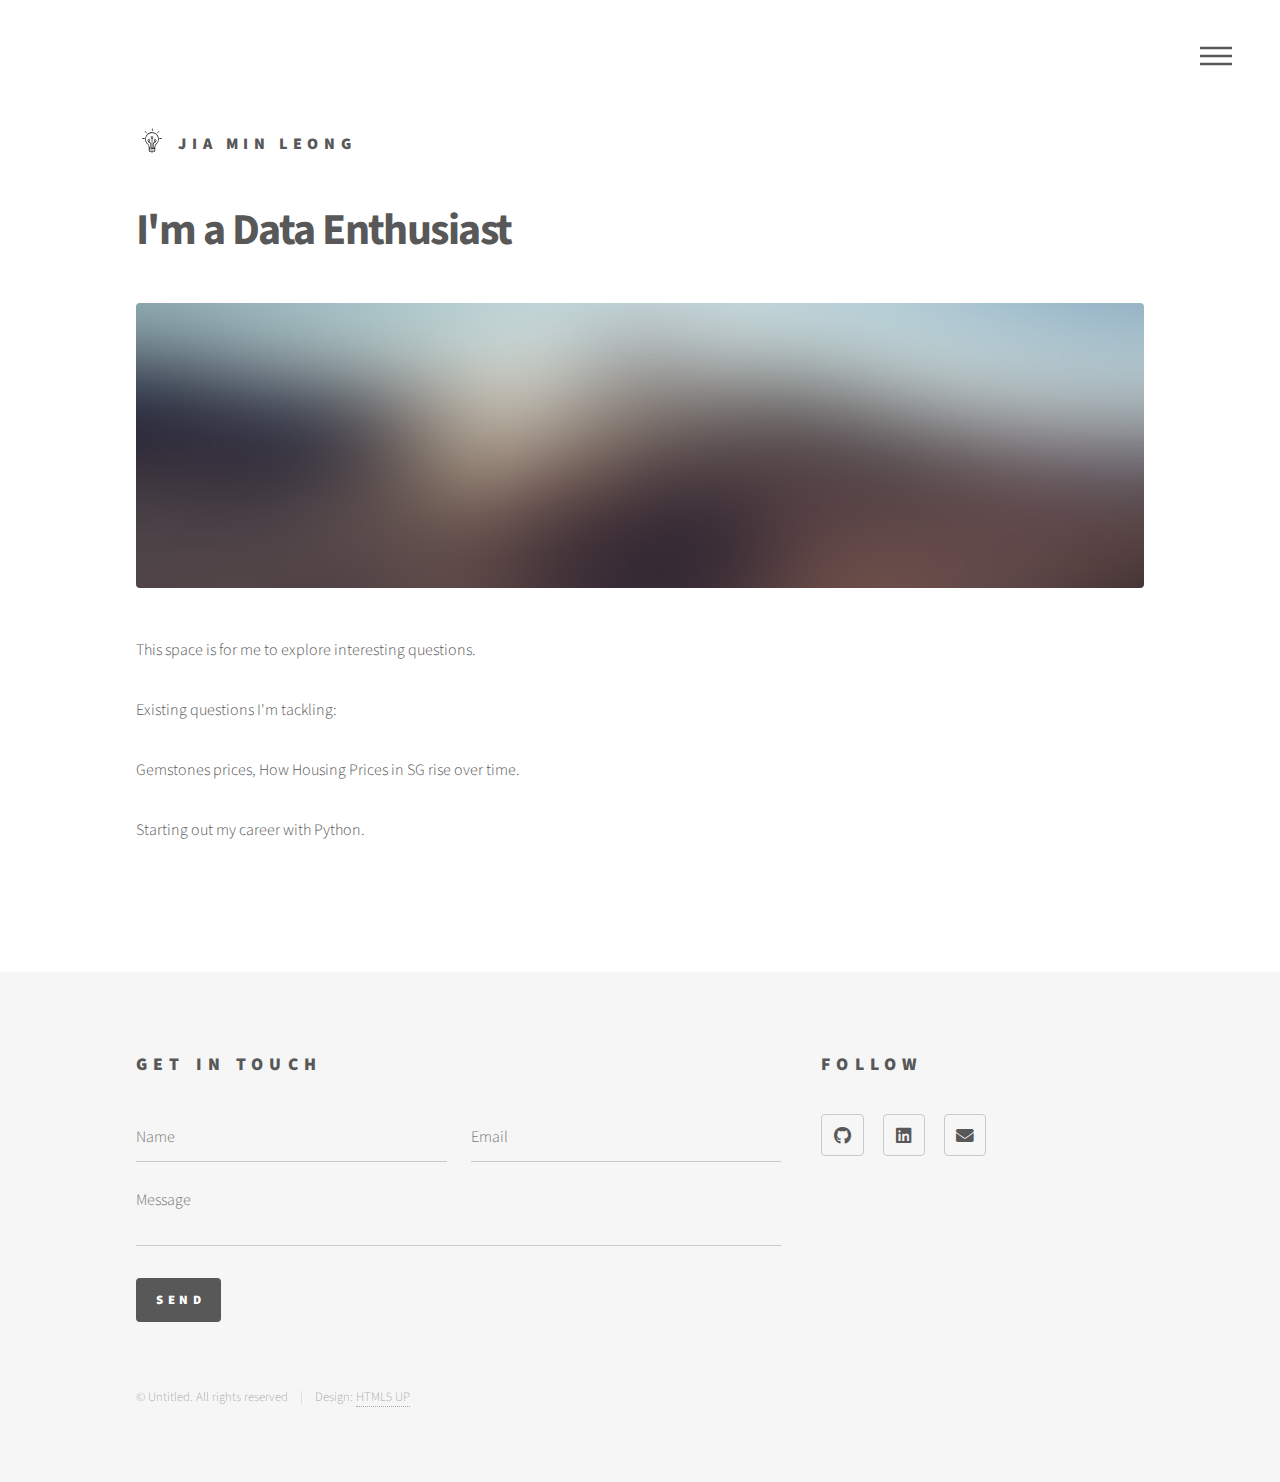
==== commit 769c1b27: "Update about_me.html" ====
--- a/about_me.html
+++ b/about_me.html
@@ -18,7 +18,7 @@
 
 							<!-- Logo -->
 								<a href="index.html" class="logo">
-									<span class="symbol"><img src="images/logo.svg" alt="" /></span><span class="title">Phantom</span>
+									<span class="symbol"><img src="images/logo.svg" alt="" /></span><span class="title">Jia Min Leong</span>
 								</a>
 
 							<!-- Nav -->
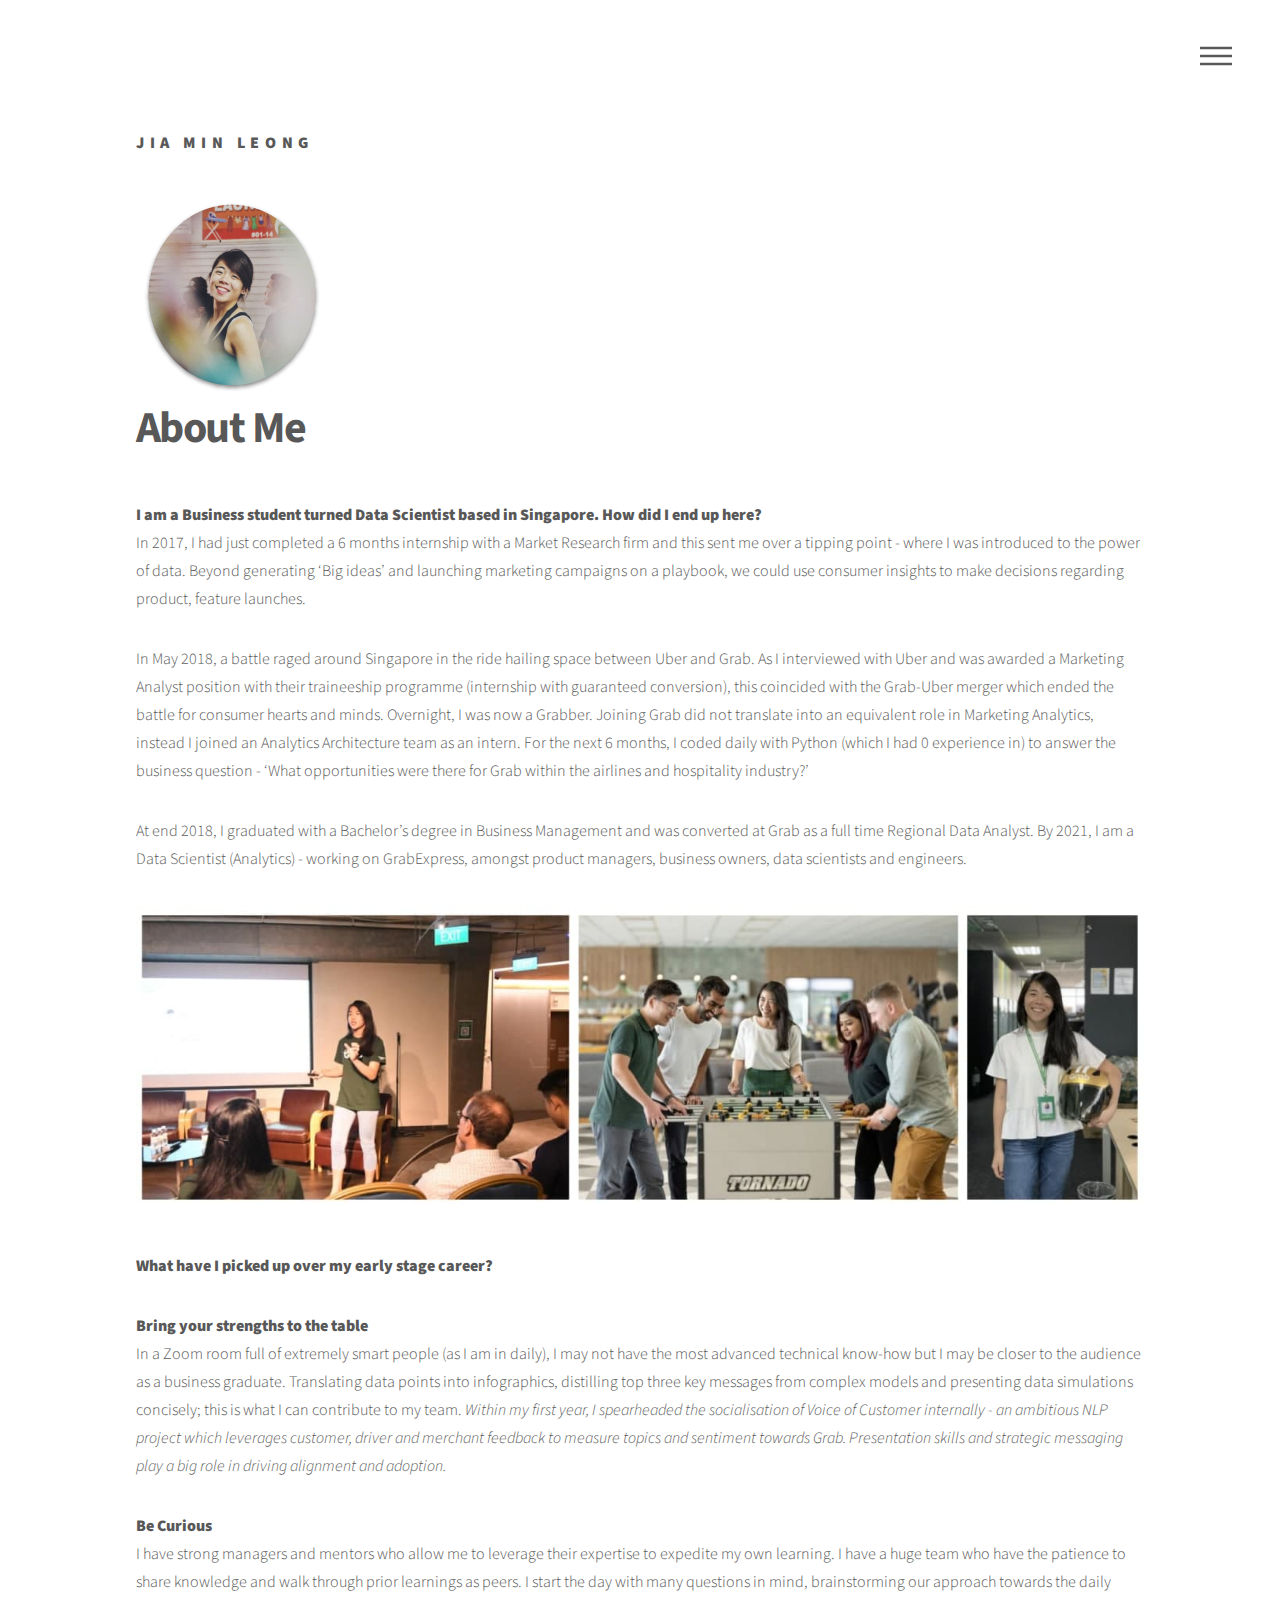
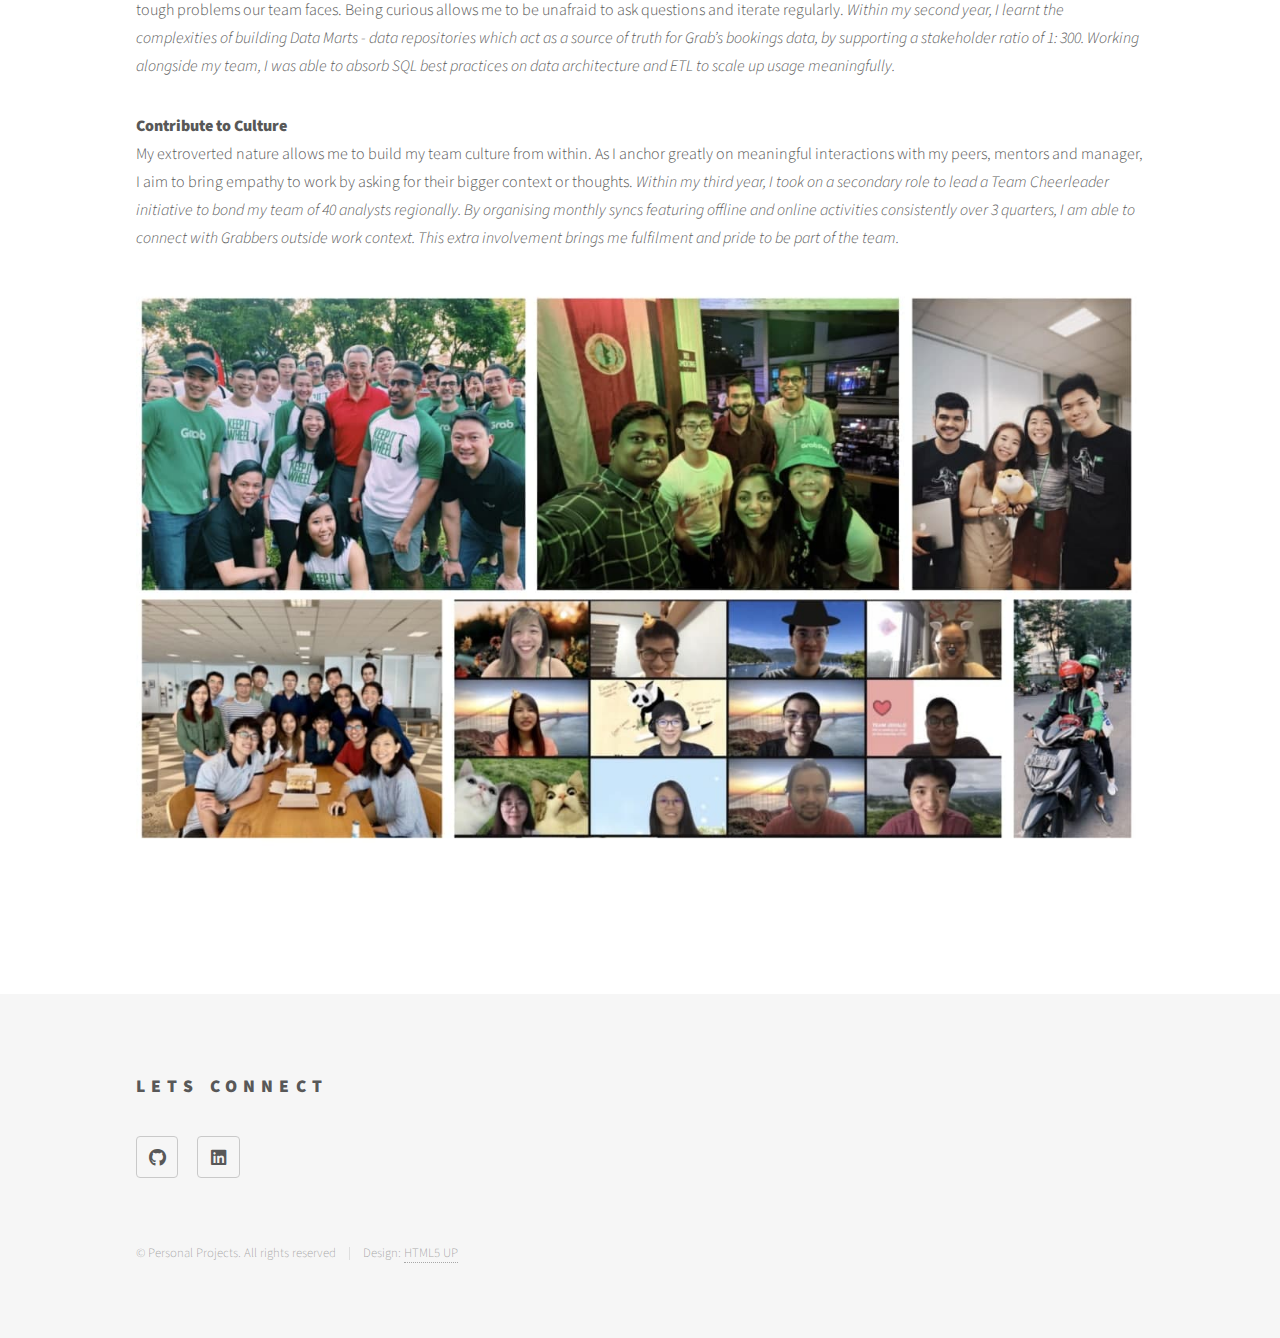
==== commit 48ce513e: "Blog" ====
--- a/about_me.html
+++ b/about_me.html
@@ -17,8 +17,8 @@
 						<div class="inner">
 
 							<!-- Logo -->
-								<a href="index.html" class="logo">
-									<span class="symbol"><img src="images/logo.svg" alt="" /></span><span class="title">Jia Min Leong</span>
+								<a href="home.html" class="logo">
+									<span class="title">Jia Min Leong</span>
 								</a>
 
 							<!-- Nav -->
@@ -35,7 +35,7 @@
 					<nav id="menu">
 						<h2>Menu</h2>
 						<ul>
-							<li><a href="index.html">Home</a></li>
+							<li><a href="home.html">Home</a></li>
 							<li><a href="about_me.html">About Me</a></li>
 						</ul>
 					</nav>
@@ -43,52 +43,58 @@
 				<!-- Main -->
 					<div id="main">
 						<div class="inner">
-							<h1>I'm a Data Enthusiast</h1>
-							<span class="image main"><img src="images/pic13.jpg" alt="" /></span>
-							<p>This space is for me to explore interesting questions. </p>
-							<p>Existing questions I'm tackling: </p> 
-							<p> Gemstones prices, How Housing Prices in SG rise over time.</p>
-							<p>Starting out my career with Python.</p>
+							<article class="style3">
+								<span class="image">
+									<img src="images/jiaminleong.png" alt="" />
+								</span>
+								<h1>About Me</h1>
+								</a>
+							</article>
+							<!---<span class="image main"><img src="images/jiaminleong.jpg" alt="" /></span> -->
+							<b>I am a Business student turned Data Scientist based in Singapore.  </b>
+							<b> How did I end up here?</b>
+							<p>In 2017, I had just completed a 6 months internship with a Market Research firm and this sent me over a tipping point - where I was introduced to the power of data. Beyond generating ‘Big ideas’ and launching marketing campaigns on a playbook, we could use consumer insights to make decisions regarding product, feature launches. 
+							</p>
+							<p>In May 2018, a battle raged around Singapore in the ride hailing space between Uber and Grab. As I interviewed with Uber and was awarded a Marketing Analyst position with their traineeship programme (internship with guaranteed conversion), this coincided with the Grab-Uber merger which ended the battle for consumer hearts and minds. Overnight, I was now a Grabber. Joining Grab did not translate into an equivalent role in Marketing Analytics, instead I joined an Analytics Architecture team as an intern. For the next 6 months, I coded daily with Python (which I had 0 experience in) to answer the business question - ‘What opportunities were there for Grab within the airlines and hospitality industry?’ 
+							</p>	
+							<p>	At end 2018, I graduated with a Bachelor’s degree in Business Management and was converted at Grab as a full time Regional Data Analyst. 
+							By 2021, I am a Data Scientist (Analytics) - working on GrabExpress, amongst product managers, business owners, data scientists and engineers. 
+							</p> 
+							<span class="image main"><img src="images/graduate.jpg" alt="" /></span>
+
+							<p><b> What have I picked up over my early stage career? </b>
+							</p>
+							<b>Bring your strengths to the table </b><p>In a Zoom room full of extremely smart people (as I am in daily), I may not have the most advanced technical know-how but I may be closer to the audience as a business graduate. Translating data points into infographics, distilling top three key messages from complex models and presenting data simulations concisely; this is what I can contribute to my team. 
+							<i>Within my first year, I spearheaded the socialisation of Voice of Customer internally - an ambitious NLP project which leverages customer, driver and merchant feedback to measure topics and sentiment towards Grab. Presentation skills and strategic messaging play a big role in driving alignment and adoption. </i></p>
+
+							<b>Be Curious </b><p>I have strong managers and mentors who allow me to leverage their expertise to expedite my own learning. I have a huge team who have the patience to share knowledge and walk through prior learnings as peers. I start the day with many questions in mind, brainstorming our approach towards the daily tough problems our team faces. Being curious allows me to be unafraid to ask questions and iterate regularly.
+							<i>Within my second year, I learnt the complexities of building Data Marts - data repositories which act as a source of truth for Grab’s bookings data, by supporting a stakeholder ratio of 1: 300. Working alongside my team, I was able to absorb SQL best practices on data architecture and ETL to scale up usage meaningfully.</i></p>
+							
+							<b>Contribute to Culture</b><p>My extroverted nature allows me to build my team culture from within. As I anchor greatly on meaningful interactions with my peers, mentors and manager, I aim to bring empathy to work by asking for their bigger context or thoughts. 
+							<i>Within my third year, I took on a secondary role to lead a Team Cheerleader initiative to bond my team of 40 analysts regionally. By organising monthly syncs featuring offline and online activities consistently over 3 quarters, I am able to connect with Grabbers outside work context. This extra involvement brings me fulfilment and pride to be part of the team.</i> </p>
+							<span class="image main"><img src="images/bonding.jpg" alt="" /></span>
 						</div>
+						
 					</div>
 
 				<!-- Footer -->
-					<footer id="footer">
-						<div class="inner">
-							<section>
-								<h2>Get in touch</h2>
-								<form method="post" action="#">
-									<div class="fields">
-										<div class="field half">
-											<input type="text" name="name" id="name" placeholder="Name" />
-										</div>
-										<div class="field half">
-											<input type="email" name="email" id="email" placeholder="Email" />
-										</div>
-										<div class="field">
-											<textarea name="message" id="message" placeholder="Message"></textarea>
-										</div>
-									</div>
-									<ul class="actions">
-										<li><input type="submit" value="Send" class="primary" /></li>
-									</ul>
-								</form>
-							</section>
-							<section>
-								<h2>Follow</h2>
-								<ul class="icons">
-										<li><a href="https://github.com/jiamin-leong" class="icon brands style2 fa-github"><span class="label">GitHub</span></a></li>
-										<li><a href="https://www.linkedin.com/in/jia-min-leong-316aa6111/" class="icon brands style2 fa-linkedin"><span class="label">LinkedIn</span></a></li>
-										<li><a href="#" class="icon solid style2 fa-envelope"><span class="label">Email</span></a></li>
-									</ul>
-							</section>
-							<ul class="copyright">
-								<li>&copy; Untitled. All rights reserved</li><li>Design: <a href="http://html5up.net">HTML5 UP</a></li>
+				<footer id="footer">
+					<div class="inner">
+						<section>
+							<h2>Lets Connect</h2>
+							<ul class="icons">
+								<li><a href="https://github.com/jiamin-leong" class="icon brands style2 fa-github"><span class="label">GitHub</span></a></li>
+								<li><a href="https://www.linkedin.com/in/jia-min-leong-316aa6111/" class="icon brands style2 fa-linkedin"><span class="label">LinkedIn</span></a></li>
 							</ul>
-						</div>
-					</footer>
+						</section>
+						<ul class="copyright">
+							<li>&copy; Personal Projects. All rights reserved</li><li>Design: <a href="http://html5up.net">HTML5 UP</a></li>
+						</ul>
+					</div>
+				</footer>
 
-			</div>
+		</div>
+
 
 		<!-- Scripts -->
 			<script src="assets/js/jquery.min.js"></script>
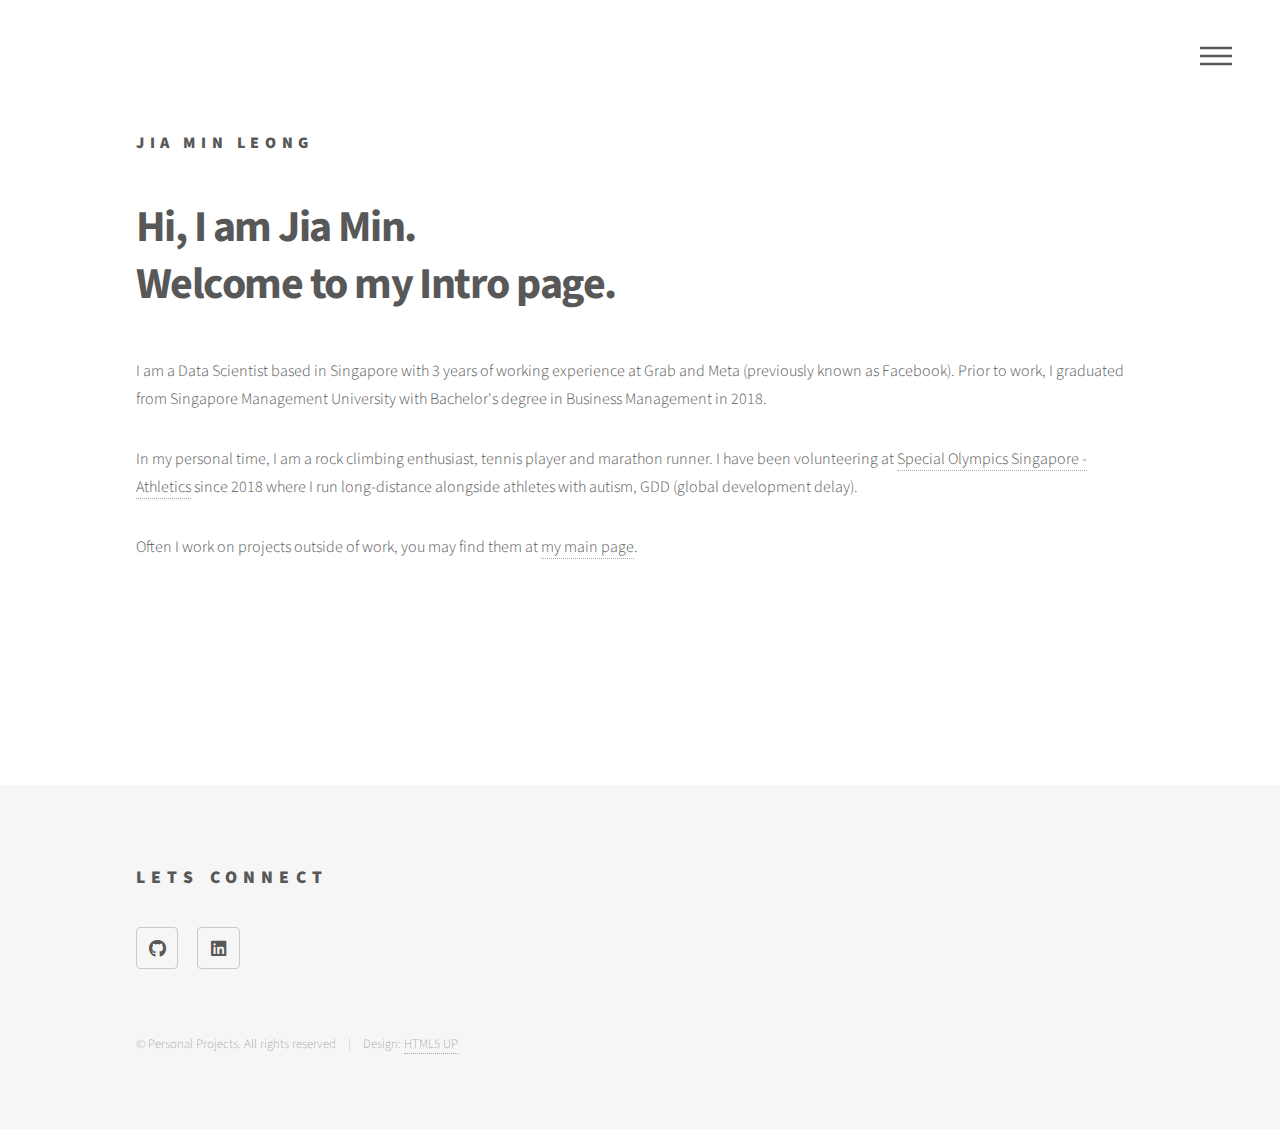
==== commit 821a55a2: "Updating with blog" ====
--- a/about_me.html
+++ b/about_me.html
@@ -17,7 +17,7 @@
 						<div class="inner">
 
 							<!-- Logo -->
-								<a href="home.html" class="logo">
+								<a href="index.html" class="logo">
 									<span class="title">Jia Min Leong</span>
 								</a>
 
@@ -35,7 +35,8 @@
 					<nav id="menu">
 						<h2>Menu</h2>
 						<ul>
-							<li><a href="home.html">Home</a></li>
+							<li><a href="index.html">Home</a></li>
+							<li><a href="blog.html">Blog</a></li>
 							<li><a href="about_me.html">About Me</a></li>
 						</ul>
 					</nav>
@@ -44,35 +45,20 @@
 					<div id="main">
 						<div class="inner">
 							<article class="style3">
-								<span class="image">
-									<img src="images/jiaminleong.png" alt="" />
-								</span>
-								<h1>About Me</h1>
+								<h1>Hi, I am Jia Min.<br/> 
+								Welcome to my Intro page.</h1>
 								</a>
 							</article>
-							<!---<span class="image main"><img src="images/jiaminleong.jpg" alt="" /></span> -->
-							<b>I am a Business student turned Data Scientist based in Singapore.  </b>
-							<b> How did I end up here?</b>
-							<p>In 2017, I had just completed a 6 months internship with a Market Research firm and this sent me over a tipping point - where I was introduced to the power of data. Beyond generating ‘Big ideas’ and launching marketing campaigns on a playbook, we could use consumer insights to make decisions regarding product, feature launches. 
-							</p>
-							<p>In May 2018, a battle raged around Singapore in the ride hailing space between Uber and Grab. As I interviewed with Uber and was awarded a Marketing Analyst position with their traineeship programme (internship with guaranteed conversion), this coincided with the Grab-Uber merger which ended the battle for consumer hearts and minds. Overnight, I was now a Grabber. Joining Grab did not translate into an equivalent role in Marketing Analytics, instead I joined an Analytics Architecture team as an intern. For the next 6 months, I coded daily with Python (which I had 0 experience in) to answer the business question - ‘What opportunities were there for Grab within the airlines and hospitality industry?’ 
-							</p>	
-							<p>	At end 2018, I graduated with a Bachelor’s degree in Business Management and was converted at Grab as a full time Regional Data Analyst. 
-							By 2021, I am a Data Scientist (Analytics) - working on GrabExpress, amongst product managers, business owners, data scientists and engineers. 
-							</p> 
-							<span class="image main"><img src="images/graduate.jpg" alt="" /></span>
+							
+							<p>I am a Data Scientist based in Singapore with 3 years of working experience at Grab and Meta (previously known as Facebook). Prior to work, I graduated from Singapore Management University with Bachelor's degree in Business Management in 2018.</p>
+							
+							<p>In my personal time, I am a rock climbing enthusiast, tennis player and marathon runner. I have been volunteering at <a href="https://www.specialolympics.org.sg/">Special Olympics Singapore - Athletics</a> since 2018 where I run long-distance alongside athletes with autism, GDD (global development delay).</p>
+							
+							<p>Often I work on projects outside of work, you may find them at <a href="index.html">my main page</a>.</p> 
 
-							<p><b> What have I picked up over my early stage career? </b>
-							</p>
-							<b>Bring your strengths to the table </b><p>In a Zoom room full of extremely smart people (as I am in daily), I may not have the most advanced technical know-how but I may be closer to the audience as a business graduate. Translating data points into infographics, distilling top three key messages from complex models and presenting data simulations concisely; this is what I can contribute to my team. 
-							<i>Within my first year, I spearheaded the socialisation of Voice of Customer internally - an ambitious NLP project which leverages customer, driver and merchant feedback to measure topics and sentiment towards Grab. Presentation skills and strategic messaging play a big role in driving alignment and adoption. </i></p>
-
-							<b>Be Curious </b><p>I have strong managers and mentors who allow me to leverage their expertise to expedite my own learning. I have a huge team who have the patience to share knowledge and walk through prior learnings as peers. I start the day with many questions in mind, brainstorming our approach towards the daily tough problems our team faces. Being curious allows me to be unafraid to ask questions and iterate regularly.
-							<i>Within my second year, I learnt the complexities of building Data Marts - data repositories which act as a source of truth for Grab’s bookings data, by supporting a stakeholder ratio of 1: 300. Working alongside my team, I was able to absorb SQL best practices on data architecture and ETL to scale up usage meaningfully.</i></p>
+							<span class="image main"><img src="images/jiaminleong-meta.jpg" alt="" /></span>
+							<span class="image main"><img src="images/jiaminleong-so.jpg" alt="" /></span>
 							
-							<b>Contribute to Culture</b><p>My extroverted nature allows me to build my team culture from within. As I anchor greatly on meaningful interactions with my peers, mentors and manager, I aim to bring empathy to work by asking for their bigger context or thoughts. 
-							<i>Within my third year, I took on a secondary role to lead a Team Cheerleader initiative to bond my team of 40 analysts regionally. By organising monthly syncs featuring offline and online activities consistently over 3 quarters, I am able to connect with Grabbers outside work context. This extra involvement brings me fulfilment and pride to be part of the team.</i> </p>
-							<span class="image main"><img src="images/bonding.jpg" alt="" /></span>
 						</div>
 						
 					</div>
@@ -104,4 +90,4 @@
 			<script src="assets/js/main.js"></script>
 
 	</body>
-</html>+</html>
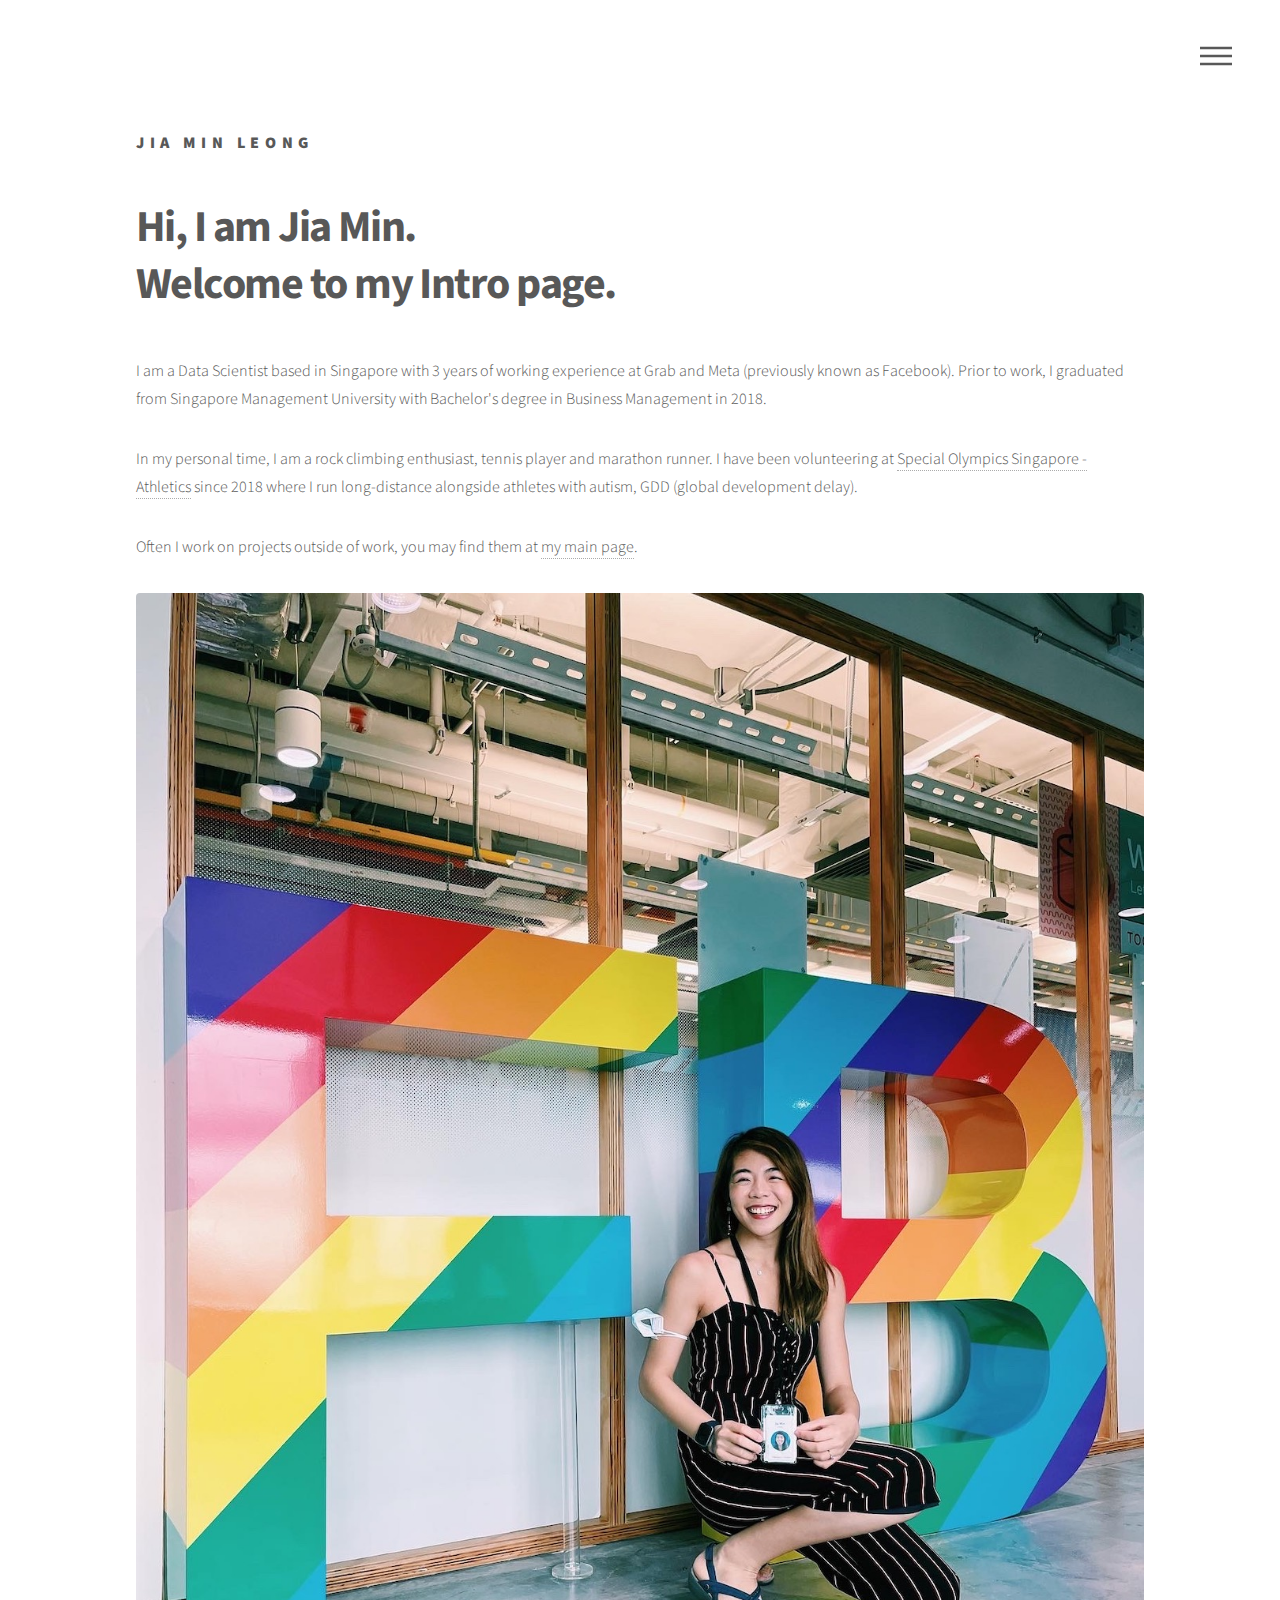
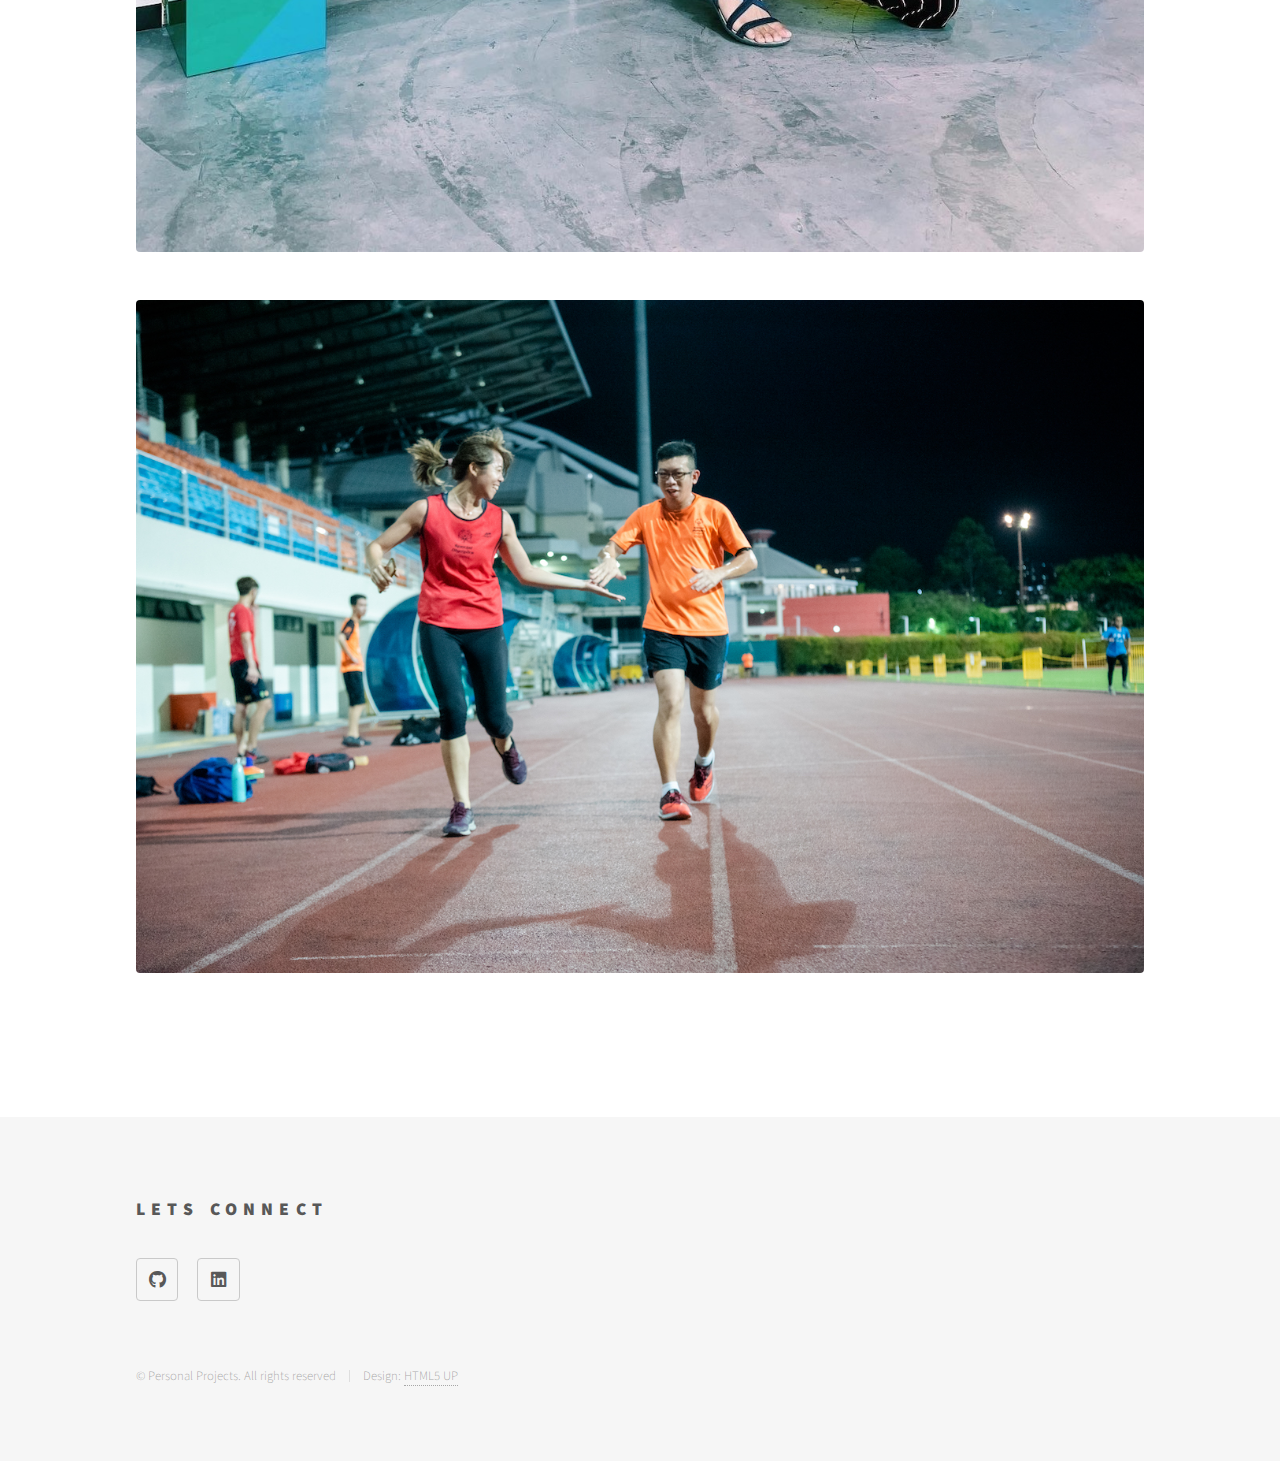
==== commit 09046285: "Image updates" ====
--- a/about_me.html
+++ b/about_me.html
@@ -56,9 +56,9 @@
 							
 							<p>Often I work on projects outside of work, you may find them at <a href="index.html">my main page</a>.</p> 
 
-							<span class="image main"><img src="images/jiaminleong-meta.jpg" alt="" /></span>
-							<span class="image main"><img src="images/jiaminleong-so.jpg" alt="" /></span>
-							
+							<span class="image main"><img src="images/aboutme/jiaminleong-meta.jpg" alt="" /></span>
+							<span class="image main"><img src="images/aboutme/jiaminleong-so.jpg" alt="" /></span>
+
 						</div>
 						
 					</div>
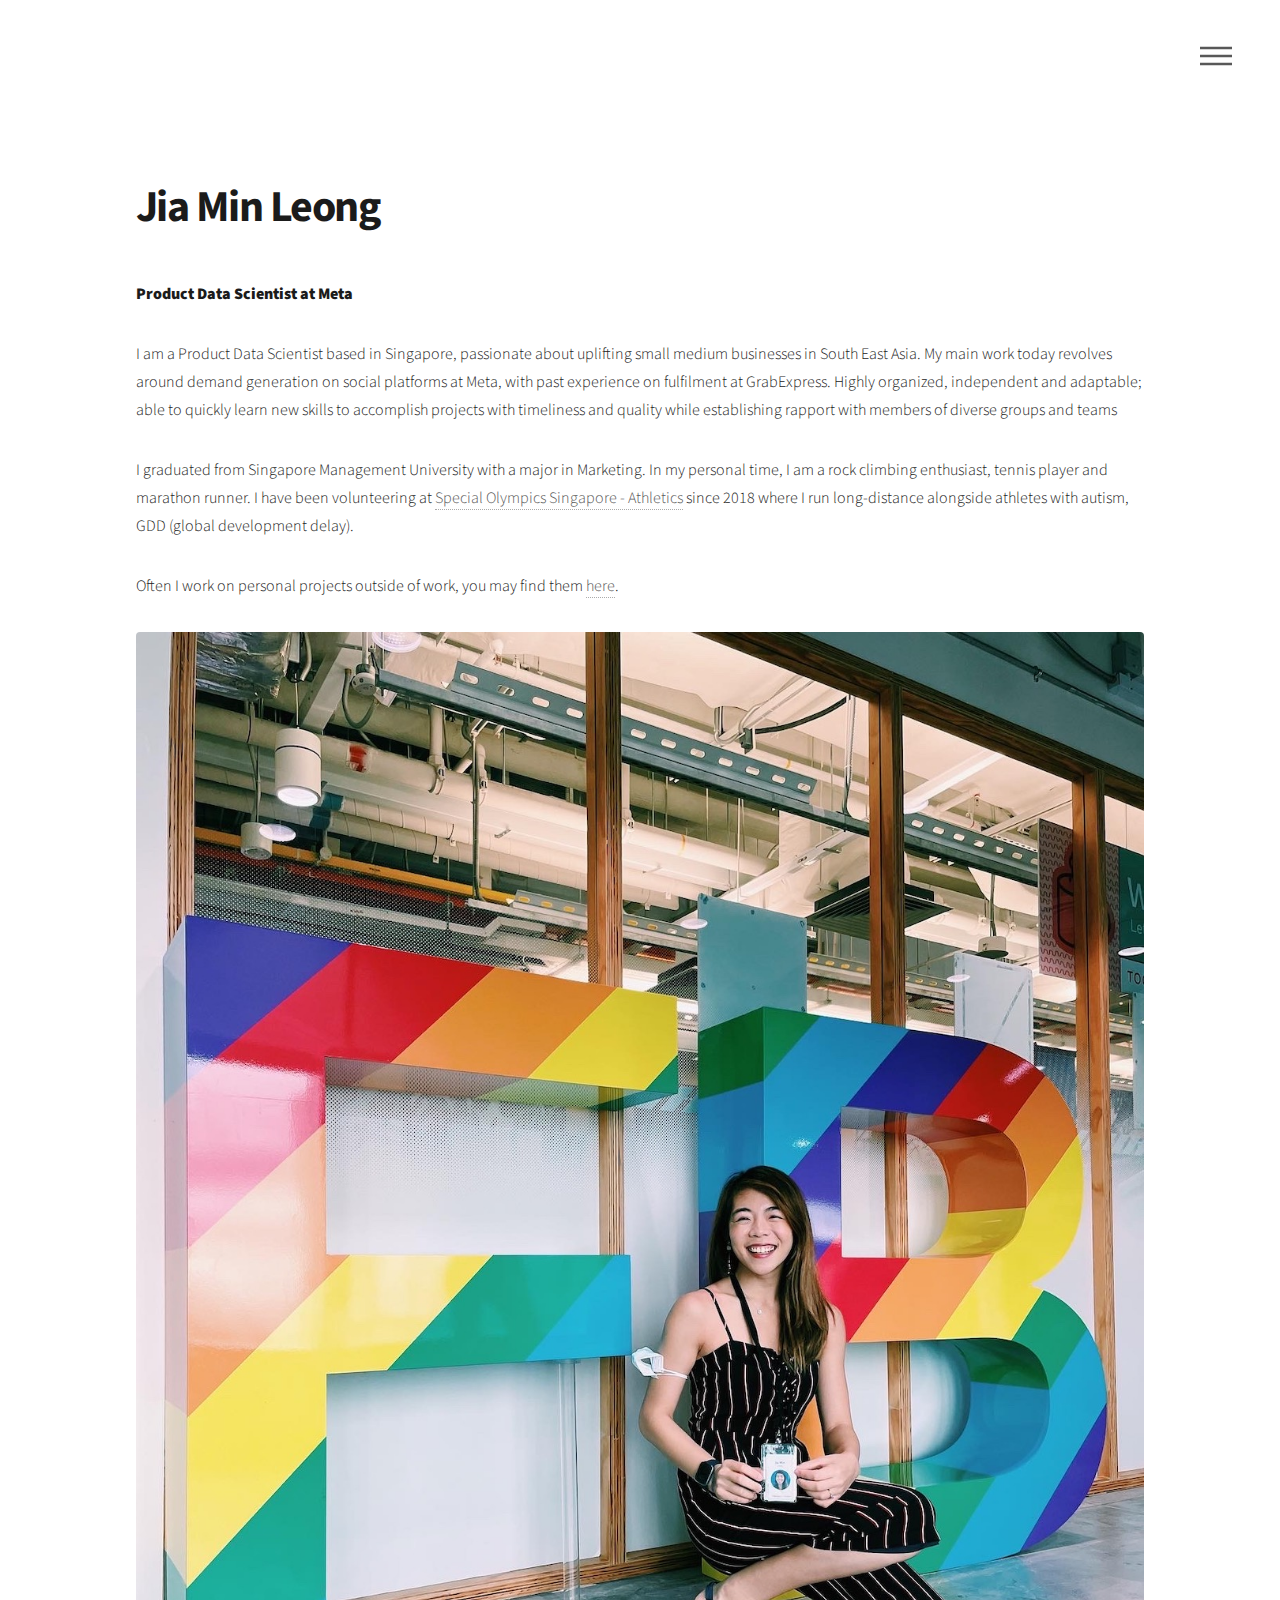
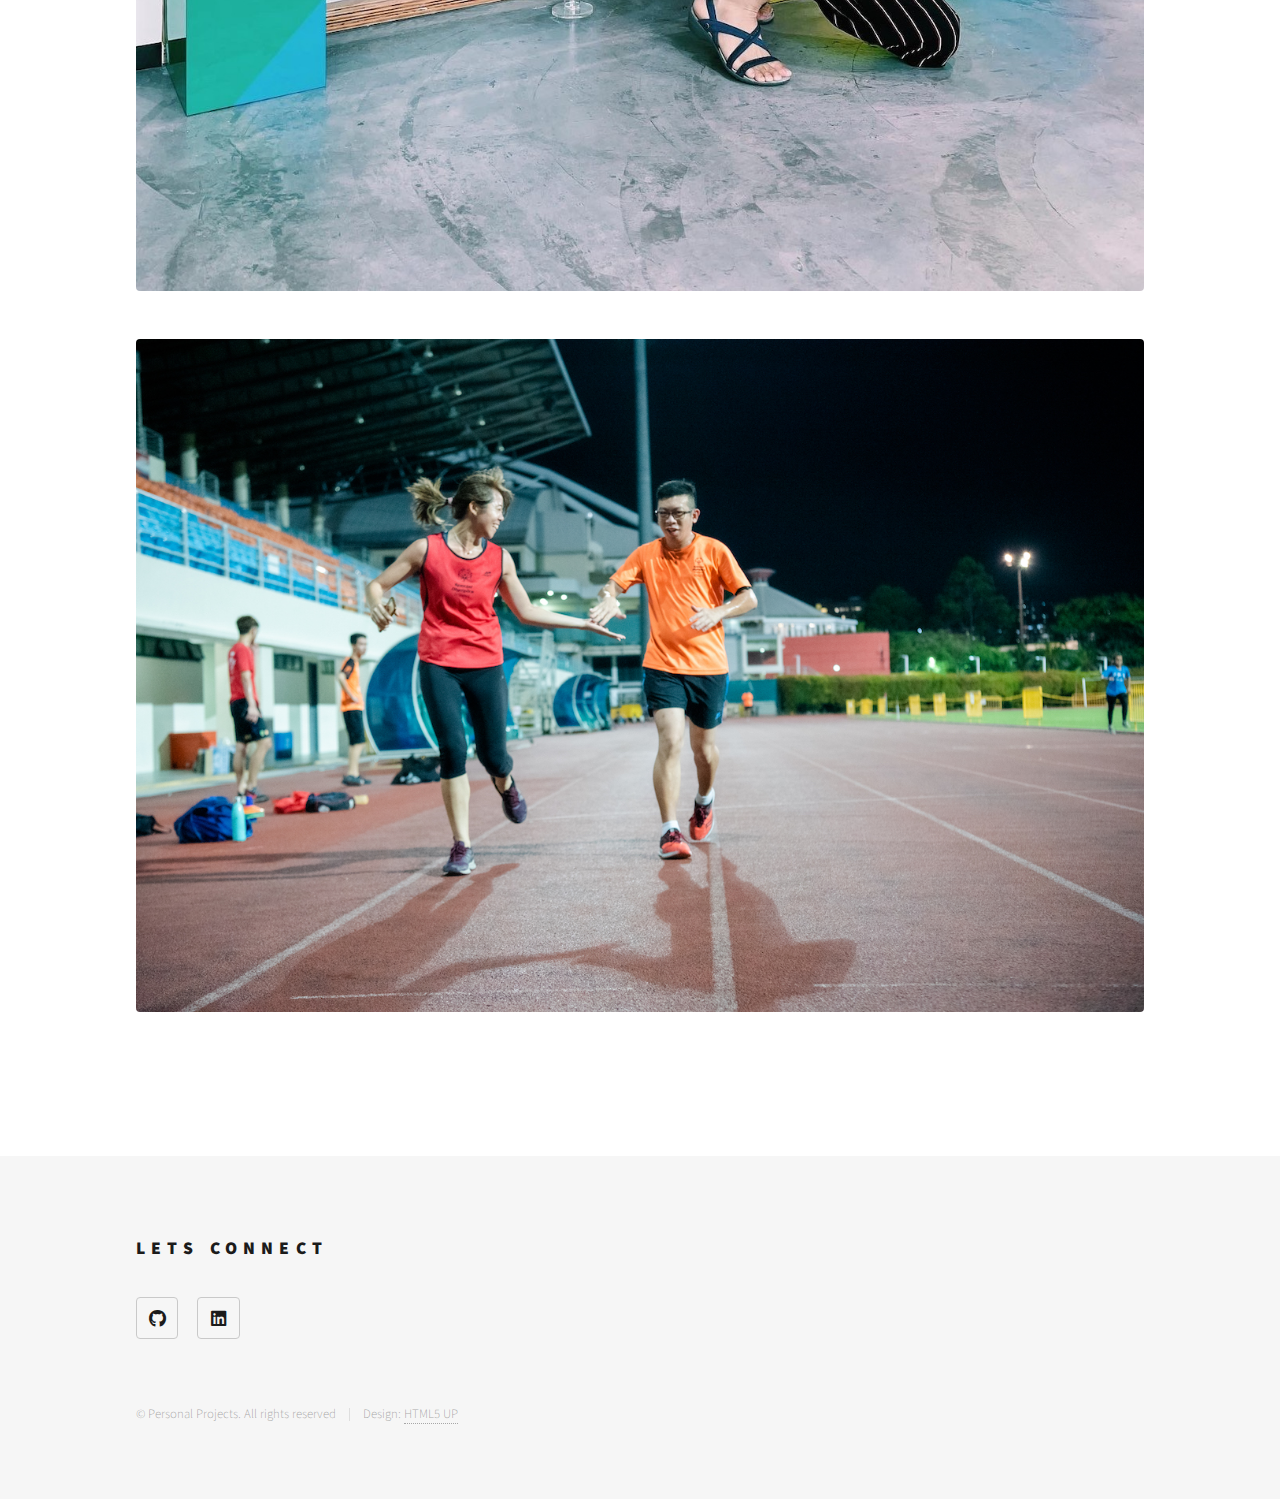
==== commit a4b6afae: "Update CPI story" ====
--- a/about_me.html
+++ b/about_me.html
@@ -2,7 +2,7 @@
 
 <html>
 	<head>
-		<title>About Me</title>
+		<title>About</title>
 		<meta charset="utf-8" />
 		<meta name="viewport" content="width=device-width, initial-scale=1, user-scalable=no" />
 		<link rel="stylesheet" href="assets/css/main.css" />
@@ -18,7 +18,6 @@
 
 							<!-- Logo -->
 								<a href="index.html" class="logo">
-									<span class="title">Jia Min Leong</span>
 								</a>
 
 							<!-- Nav -->
@@ -35,9 +34,9 @@
 					<nav id="menu">
 						<h2>Menu</h2>
 						<ul>
-							<li><a href="index.html">Home</a></li>
+							<li><a href="index.html">Personal Projects</a></li>
 							<li><a href="blog.html">Blog</a></li>
-							<li><a href="about_me.html">About Me</a></li>
+							<li><a href="about_me.html">About</a></li>
 						</ul>
 					</nav>
 
@@ -45,16 +44,17 @@
 					<div id="main">
 						<div class="inner">
 							<article class="style3">
-								<h1>Hi, I am Jia Min.<br/> 
-								Welcome to my Intro page.</h1>
+								<h1>Jia Min Leong</h1> 
+								<p><b> Product Data Scientist at Meta </b> <p>
 								</a>
 							</article>
 							
-							<p>I am a Data Scientist based in Singapore with 3 years of working experience at Grab and Meta (previously known as Facebook). Prior to work, I graduated from Singapore Management University with Bachelor's degree in Business Management in 2018.</p>
+							<p>I am a Product Data Scientist based in Singapore, passionate about uplifting small medium businesses in South East Asia. My main work today revolves around demand generation on social platforms at Meta, with past experience on fulfilment at GrabExpress. Highly organized, independent and adaptable; able to quickly learn new skills to accomplish projects with timeliness
+								and quality while establishing rapport with members of diverse groups and teams</p>
 							
-							<p>In my personal time, I am a rock climbing enthusiast, tennis player and marathon runner. I have been volunteering at <a href="https://www.specialolympics.org.sg/">Special Olympics Singapore - Athletics</a> since 2018 where I run long-distance alongside athletes with autism, GDD (global development delay).</p>
+							<p>I graduated from Singapore Management University with a major in Marketing. In my personal time, I am a rock climbing enthusiast, tennis player and marathon runner. I have been volunteering at <a href="https://www.specialolympics.org.sg/">Special Olympics Singapore - Athletics</a> since 2018 where I run long-distance alongside athletes with autism, GDD (global development delay).</p>
 							
-							<p>Often I work on projects outside of work, you may find them at <a href="index.html">my main page</a>.</p> 
+							<p>Often I work on personal projects outside of work, you may find them <a href="index.html">here</a>.</p> 
 
 							<span class="image main"><img src="images/aboutme/jiaminleong-meta.jpg" alt="" /></span>
 							<span class="image main"><img src="images/aboutme/jiaminleong-so.jpg" alt="" /></span>
--- a/assets/css/main.css
+++ b/assets/css/main.css
@@ -1,10 +1,10 @@
 @import url(fontawesome-all.min.css);
 @import url("https://fonts.googleapis.com/css?family=Source+Sans+Pro:300,700,900");
 
-/*
-	Phantom by HTML5 UP
-	html5up.net | @ajlkn
-	Free for personal and commercial use under the CCA 3.0 license (html5up.net/license)
+/*
+	Phantom by HTML5 UP
+	html5up.net | @ajlkn
+	Free for personal and commercial use under the CCA 3.0 license (html5up.net/license)
 */
 
 html, body, div, span, applet, object,
@@ -116,7 +116,7 @@
 /* Type */
 
 	body, input, select, textarea {
-		color: #585858;
+		color: #1b1b1b;
 		font-family: "Source Sans Pro", Helvetica, sans-serif;
 		font-size: 16pt;
 		font-weight: 300;
